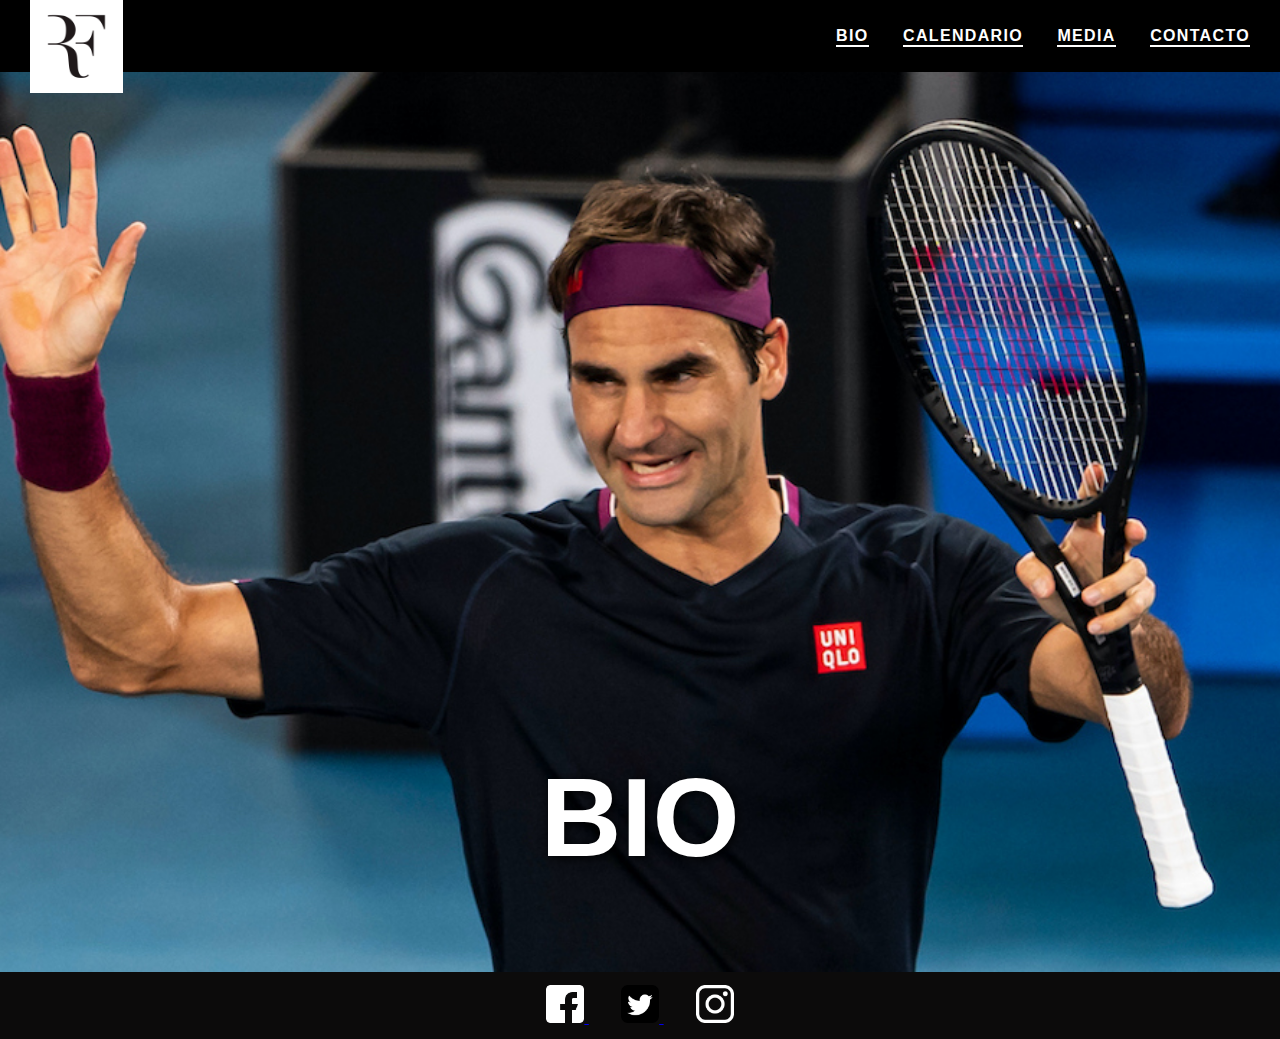
==== Paginas/bio.html @ 54c5b933 "prueba 2" ====
<!DOCTYPE html>
<html lang="en">
<head>
    <meta charset="UTF-8">
    <meta http-equiv="X-UA-Compatible" content="IE=edge">
    <meta name="viewport" content="width=device-width, initial-scale=1.0">
    <title>BIO</title>
    <link rel="stylesheet" href="../CSS/style.css">
</head>
<body>
    <header id="header">

        <div class="logo">
            <a href="../index.html">
                 <img src="../imagenes/logo RF.png" alt="Logo RF">
            </a>
        </div>

        <nav class="menu">
            <label for="menuh" class="nav-label">
                <img src="../Assets/menu.svg" alt="menu-hamburguesa" class="nav-img">
            </label>
            <input type="checkbox" id="menuh" class="nav-input">
            
            <ul class="botones-menu">
                <li><a href="./bio.html">BIO</a></li>
                <li><a href="./calendario.HTML">CALENDARIO</a></li>
                <li><a href="./media.html">MEDIA</a></li>
                <li><a href="./contacto.html">CONTACTO</a></li>
            </ul>
    </header>

    <main id="main-bio">
        <div class="titulo-bio">        
            <h1>BIO</h1>
        </div>
    </main>


    <footer id="footer">
        <div class="redes">
            <a class="facebook" href="https://www.facebook.com/Federer">  
                <img src="../imagenes/facebook.png" alt="Facebook">
            </a>  
            <a class="twitter" href="https://twitter.com/rogerfederer?lang=es">
                 <img src="../imagenes/twitter.png" alt="Twitter">
            </a>
            <a class="instagram" href="https://www.instagram.com/rogerfederer/">
                 <img src="../imagenes/instagram.png" alt="Instagram">
             </a>
        </div>
    </footer>


</body>
</html>
---- CSS/style.css ----
* {
    margin: 0;
    padding: 0;
    box-sizing: border-box;
    font-family: sans-serif;
}



/* GLOBAL */

body {
    background-color: #0C0B0B;
}

#header {
    background-color: black;
/*     height: 128px; */
    z-index: 100;
/*     top: 0px;
 */
    display: flex;
    justify-content: flex-end;
    align-items: center;
    position: sticky;
    top: 0;
    height: 8vh;
    min-height: 50px;

}





#header .logo img {
    width: 7.3vw;
    height: auto;
/*     background-color: white;
 *//*     padding: 20px; 
 */
    position: absolute;
    left: 30px;
    top: 0px;
    min-width: 60px;
    z-index: 101;
    min-width: 85px;
 }


#header .menu  ul li {
    list-style: none;
    display: inline;
}

#header .menu ul li a:hover {
    color: red;
}


#header ul li {
    margin-right: 30px;
}

#header .menu ul li a {
    color: white;
    font-size: 1rem;
    font-weight: 700;
    letter-spacing: 1pt;
    text-decoration: none;
    border-bottom: 2px solid white;
    padding-bottom: 1px;
}

.nav-label, .nav-input {
    display: none;
}

@media (max-width: 700px) {
    .nav-label {
        display: block;
        cursor: pointer;
        margin-top: 50%;
        
        
    }

    .botones-menu {
        position: fixed;
        top: 8%;
        bottom: 0;
        background: black;
        width: 100%;
        left: 0;
        display: flex;
        justify-content: space-evenly;
        flex-direction: column;
        align-items: center;
        clip-path: polygon(0 0, 100% 0, 100% 0, 0 0);
        transition: clip-path 1s ease-in-out;
    }

    .nav-input:checked + .botones-menu {
        clip-path: polygon(0 0, 100% 0, 100% 100%, 0 100%);
    }


   /*  #header .logo img {
        width: 7.3vw;
    } */
}


#footer {
    display: flex;
    padding: 0.2vw;
    flex-direction: column;
    justify-content: center;
    align-items: center;
}

#footer .redes img {
    width: 3vw;
    min-width: 30px;
}

#footer .redes {
    padding: 10px;
}

#footer .redes .facebook {
    padding-right: 32px;
}

#footer .redes .twitter {
    padding-right: 32px;
}


/* HOME */

#main {
    width: cover;
    height: 92vh;
    display: flex;
    flex-direction: column;
    align-items: flex-start;
    justify-content: flex-end;
    background: url(../imagenes/home.png);
    background-size: cover;
    background-position: center;
}

#main .texto-principal {
    text-align: left;
    height: 30%;
    margin-left: 05%;
    margin-bottom: 10%;
    font-size: 5vw;

}

#main .texto-principal .subtitulo {
    font-size: 2vw;
}

#main .titulo, .subtitulo {
    text-shadow: 2px 2px 11px black;
    color: white;
}

/* BIO */

#main-bio {
    width: cover;
    height: 100vh;
    display: flex;
    align-items: end;
    justify-content: center;
    background: url(../imagenes/bio.jpg);
    background-size: cover;
    background-position: center;
}

main .titulo-bio {
    margin-bottom: 10vh;
    font-size: 3.5rem;
    text-shadow: 2px 2px 11px black;
    color: white;


}


/* CALENDARIO */

#main-calendario {
    width: cover;
    height: 92vh;
    display: flex;
    align-items: end;
    justify-content: center;
    background: url(../imagenes/calendario.jpg);
    background-size: cover;
    background-position: center;
}

main .titulo-calendario {
    margin-bottom: 10vh;
    font-size: 3.5vw;
    text-shadow: 2px 2px 11px black;
    color: white;
}



/* MEDIA */

#main-media {
    width: cover;
    height: 92vh;
    display: flex;
    align-items: end;
    justify-content: center;
    background: url(../imagenes/media.jpg);
    background-size: cover;
    background-position: center;
}

main .titulo-media {
    margin-bottom: 10vh;
    font-size: 3.5rem;
    text-shadow: 2px 2px 11px black;
    color: white;
}

/* .section-media {
    display: flex;
    align-items: center;
    justify-content: center;
    background-color: #F8F1F1;
    height: 80vh;
} */

.contenedor-iframe {
    position: relative;
    width: 100%;
    padding-bottom: 56.25%; 
    height: 0;
}

iframe {
    position: absolute;
    top:0;
    left: 0;
    width: 100%;
    height: 100%;
}
  




/* CONTACTO */

#main-contacto {
    width: cover;
    height: 92vh;
    display: flex;
    align-items: end;
    justify-content: center;
    background: url(../imagenes/contacto.jpg);
    background-size: cover;
    background-position: center;
}

main .titulo-contacto {
    margin-bottom: 10vh;
    font-size: 3.5rem;
    text-shadow: 2px 2px 11px black;
    color: white;
}

section {
    background-color: #F8F1F1;
    display: flex;
    flex-direction: column;
}

.titulo-formulario {
    padding: 3%;
    text-align: center;
}

.categoria-formulario {
    display: block;
    text-align: left;
    margin-left: 15vw;
    margin-bottom: 0.5%;
    font-weight: 700;
}

input, textarea {
    width: 70%;
    margin-bottom: 3%; 
    padding: 4px;
    align-items: center;
    margin-left: 15vw;
}

.input-form {
    height: 40px;
}

textarea {
    max-width: 70%;
    min-width: 70%;
    min-height: 20vh;
    max-height: 20vh;
}

#boton {
    outline: none;
    border: none;
    background: black;
    color: white;
    padding: 15px;
    cursor: pointer;
    font-weight: 600;
}

#boton:hover {
     background: #0C0B0B;
}
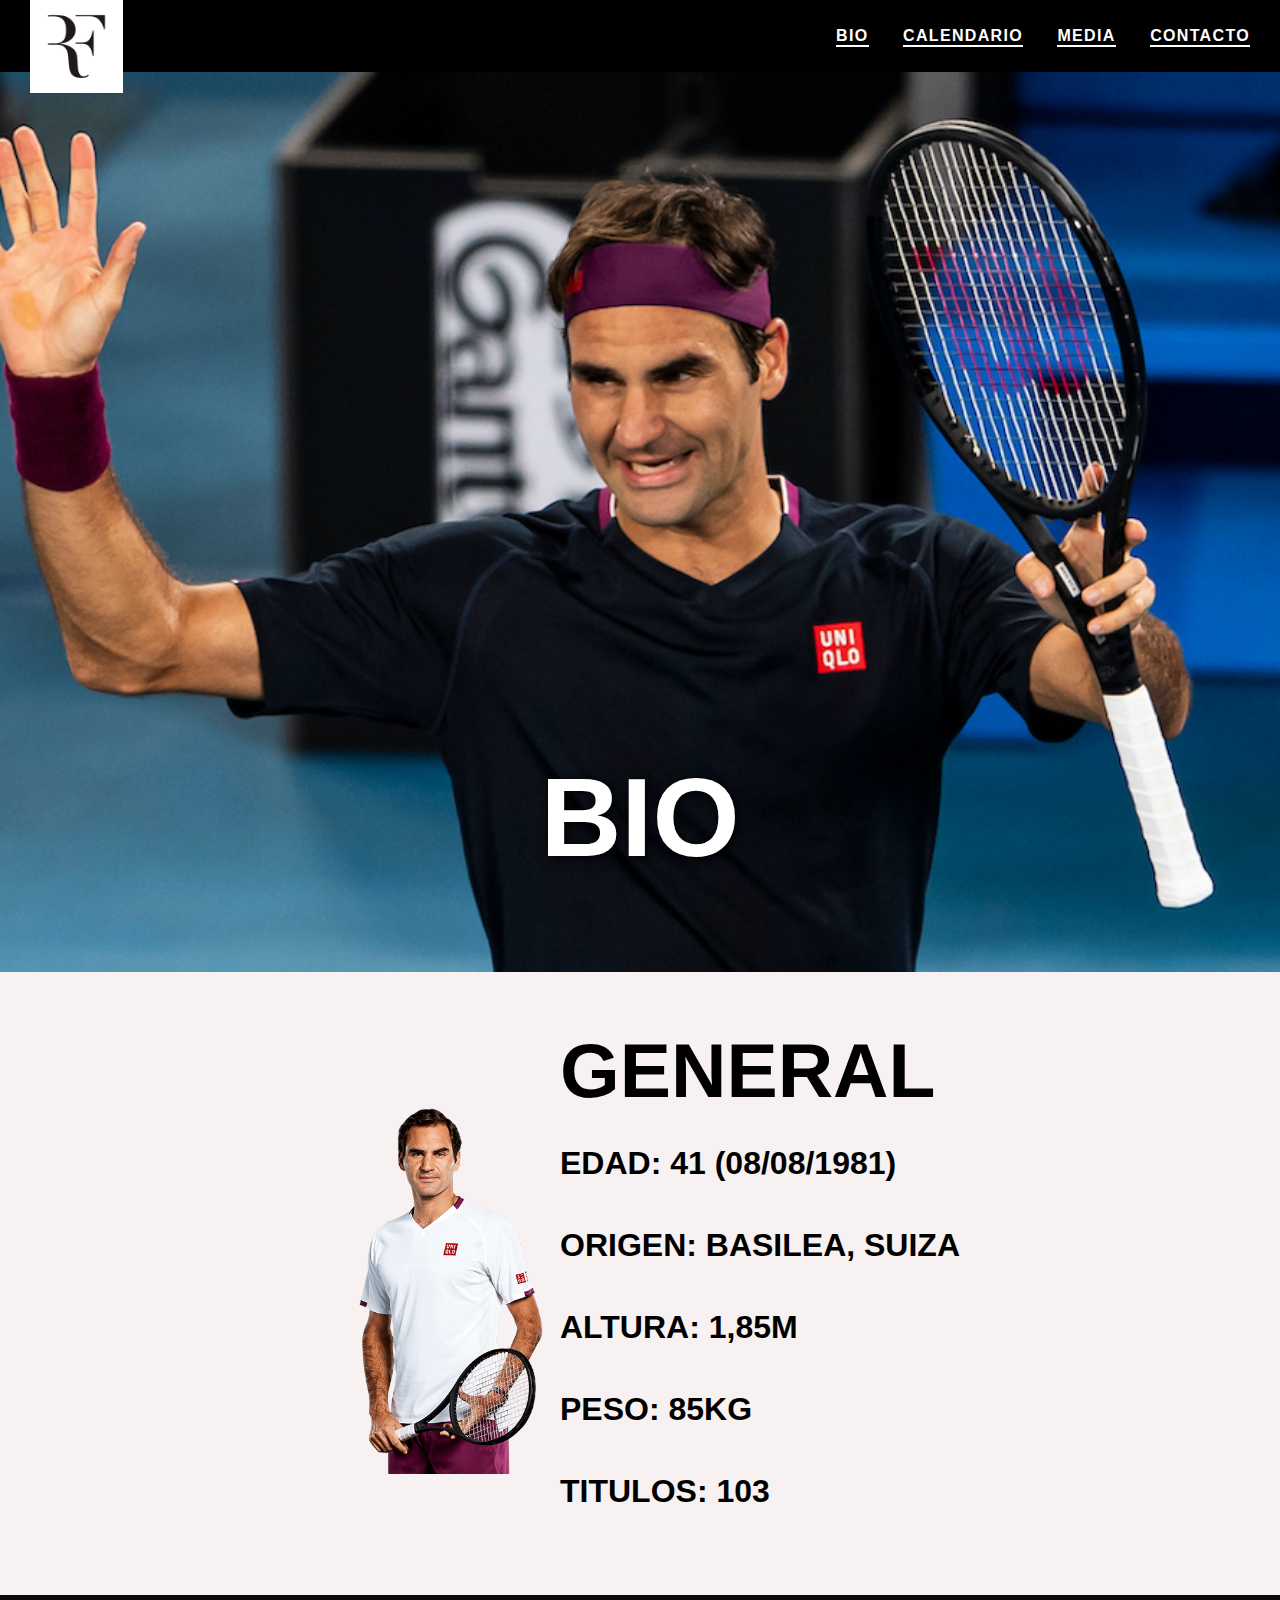
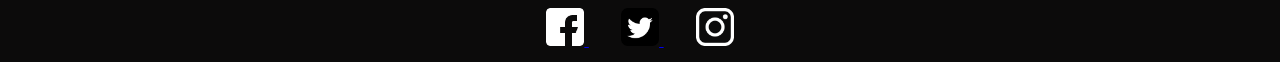
==== commit 0825add2: "Grid" ====
--- a/Paginas/bio.html
+++ b/Paginas/bio.html
@@ -28,6 +28,7 @@
                 <li><a href="./media.html">MEDIA</a></li>
                 <li><a href="./contacto.html">CONTACTO</a></li>
             </ul>
+        </nav>
     </header>
 
     <main id="main-bio">
@@ -35,6 +36,22 @@
             <h1>BIO</h1>
         </div>
     </main>
+
+    <section class="section-general">
+        <div class="imagen-perfil">
+            <img src="../imagenes/perfil.png" alt="Roger perfil">
+        </div>
+
+        <div class="general">
+            <h2>GENERAL</h2>
+            <h3>EDAD: 41 (08/08/1981)</h3>
+            <h3>ORIGEN: BASILEA, SUIZA</h3>
+            <h3>ALTURA: 1,85M</h3>
+            <h3>PESO: 85KG</h3>
+            <h3>TITULOS: 103</h3>
+        </div>
+
+    </section>
 
 
     <footer id="footer">
--- a/CSS/style.css
+++ b/CSS/style.css
@@ -1,5 +1,5 @@
 * {
-    margin: 0;
+    margin: 0; 
     padding: 0;
     box-sizing: border-box;
     font-family: sans-serif;
@@ -10,7 +10,7 @@
 /* GLOBAL */
 
 body {
-    background-color: #0C0B0B;
+    background-color: #F8F1F1;
 }
 
 #header {
@@ -76,7 +76,7 @@
     display: none;
 }
 
-@media (max-width: 700px) {
+@media (max-width: 768px) {
     .nav-label {
         display: block;
         cursor: pointer;
@@ -104,10 +104,10 @@
         clip-path: polygon(0 0, 100% 0, 100% 100%, 0 100%);
     }
 
-
-   /*  #header .logo img {
-        width: 7.3vw;
-    } */
+    .contenedor-contacto {
+        height: 50%;
+    }
+
 }
 
 
@@ -117,6 +117,8 @@
     flex-direction: column;
     justify-content: center;
     align-items: center;
+    background-color: #0C0B0B;
+
 }
 
 #footer .redes img {
@@ -152,21 +154,25 @@
 }
 
 #main .texto-principal {
-    text-align: left;
-    height: 30%;
-    margin-left: 05%;
-    margin-bottom: 10%;
-    font-size: 5vw;
+    margin-bottom: 10vh;
+    margin-left: 2vw;
+    font-size: 3.5rem;
+    text-shadow: 2px 2px 11px black;
+    color: white;
 
 }
 
 #main .texto-principal .subtitulo {
-    font-size: 2vw;
+    font-size: 2rem;
 }
 
 #main .titulo, .subtitulo {
     text-shadow: 2px 2px 11px black;
     color: white;
+}
+
+.titulomobile,.titulomobile2 {
+    display: none;
 }
 
 /* BIO */
@@ -187,8 +193,40 @@
     font-size: 3.5rem;
     text-shadow: 2px 2px 11px black;
     color: white;
-
-
+}
+
+.section-general {
+    display: grid;
+    grid-template-columns: 1fr 3fr;
+    margin-top: 40px;
+    margin-bottom: 40px;
+    margin-left: 25%;
+}
+
+.imagen-perfil {
+    display: flex;
+/*     margin-left: 25vw;
+ */    align-items: center;
+    justify-content: center;
+}
+
+.imagen-perfil img {
+    height: auto;
+    max-width: 100%;
+    min-width: 200px;
+    height: auto;
+}
+
+.general {
+    font-size: 4vw;    
+    margin-top: 14px;
+    width: 100%;
+}
+
+.general h3 {
+    font-size: 2rem;
+    margin-top: 30px;
+    margin-bottom: 5vh;
 }
 
 
@@ -207,10 +245,109 @@
 
 main .titulo-calendario {
     margin-bottom: 10vh;
-    font-size: 3.5vw;
+    font-size: 3.5rem;
     text-shadow: 2px 2px 11px black;
     color: white;
-}
+
+}
+
+/* .section-calendario {
+    background-color: #F8F1F1;
+    display: grid;
+    grid-template-columns: 1fr;
+
+} */
+
+.contenedor {
+    background-color: #F8F1F1;
+    display: grid;
+    grid-template-columns: 1fr;
+    width: 90%;
+    max-width: 1200px;
+    margin: auto;
+    padding: 40px 0;    
+    gap: 20px;
+}
+
+ 
+.australia {
+    background-image: url(../imagenes/ao.jpg);
+    border-radius: 10px;
+    min-height: 200px;
+    font-weight: bold;
+    padding: 20px;
+    position: relative;
+    overflow: hidden;
+    background-size: cover;
+    background-position: 50% 70%;
+    transition: all .5s;
+}
+
+.australia:hover {
+    transform: scale(1.05);
+}
+
+.rolandgarros {
+    background-image: url(../imagenes/rg.jpg);
+    border-radius: 10px;
+    min-height: 200px;
+    font-weight: bold;
+    padding: 20px;
+    position: relative;
+    overflow: hidden;
+    background-size: cover;
+    background-position: 50% 68%;
+    transition: all .5s;
+}
+
+.rolandgarros:hover {
+    transform: scale(1.05);
+}
+
+.wimbledon {
+    background-image: url(../imagenes/wimbledon.jpg);
+    border-radius: 10px;
+    min-height: 200px;
+    font-weight: bold;
+    padding: 20px;
+    position: relative;
+    overflow: hidden;
+    background-size: cover;
+    background-position: 50% 90%;
+    transition: all .5s;
+}
+
+.wimbledon:hover {
+    transform: scale(1.05);
+}
+
+.usopen {
+    background-image: url(../imagenes/usopen.jpg);
+    border-radius: 10px;
+    min-height: 200px;
+    font-weight: bold;
+    padding: 20px;
+    position: relative;
+    overflow: hidden;
+    background-size: cover;
+    background-position: 80% 70%;
+    transition: all .5s;
+}
+
+.usopen:hover {
+    transform: scale(1.05);
+}
+
+.textos {
+    display: flex;
+    flex-direction: column;
+    justify-content: space-between;
+    height: 100%;
+    color: white;
+    
+    text-shadow: 5px 1px 6px #000000;
+}
+
 
 
 
@@ -263,7 +400,7 @@
 
 /* CONTACTO */
 
-#main-contacto {
+#main-contacto   {
     width: cover;
     height: 92vh;
     display: flex;
@@ -331,4 +468,44 @@
 
 #boton:hover {
      background: #0C0B0B;
-}+}
+
+
+@media (max-width: 798px) {
+
+    #main {
+        background-position: right;
+    }
+
+
+     #main .texto-principal {
+        text-align:center;
+        font-size: 3rem;
+        align-items: flex-start;
+            
+    }
+
+    #main .texto-principal .subtitulo {
+        font-size: 1.5rem;
+        text-align: center;
+    } 
+}
+
+@media (max-width: 768px) {
+
+
+
+
+    #main-contacto, #main-bio, #main-calendario, #main-media {
+        height: 50vh;
+    }
+
+    main .titulo-contacto, main .titulo-bio, main .titulo-media {
+        font-size: 2rem;
+    }
+
+    main .titulo-calendario {
+        font-size: 1.5rem;
+    }
+
+}
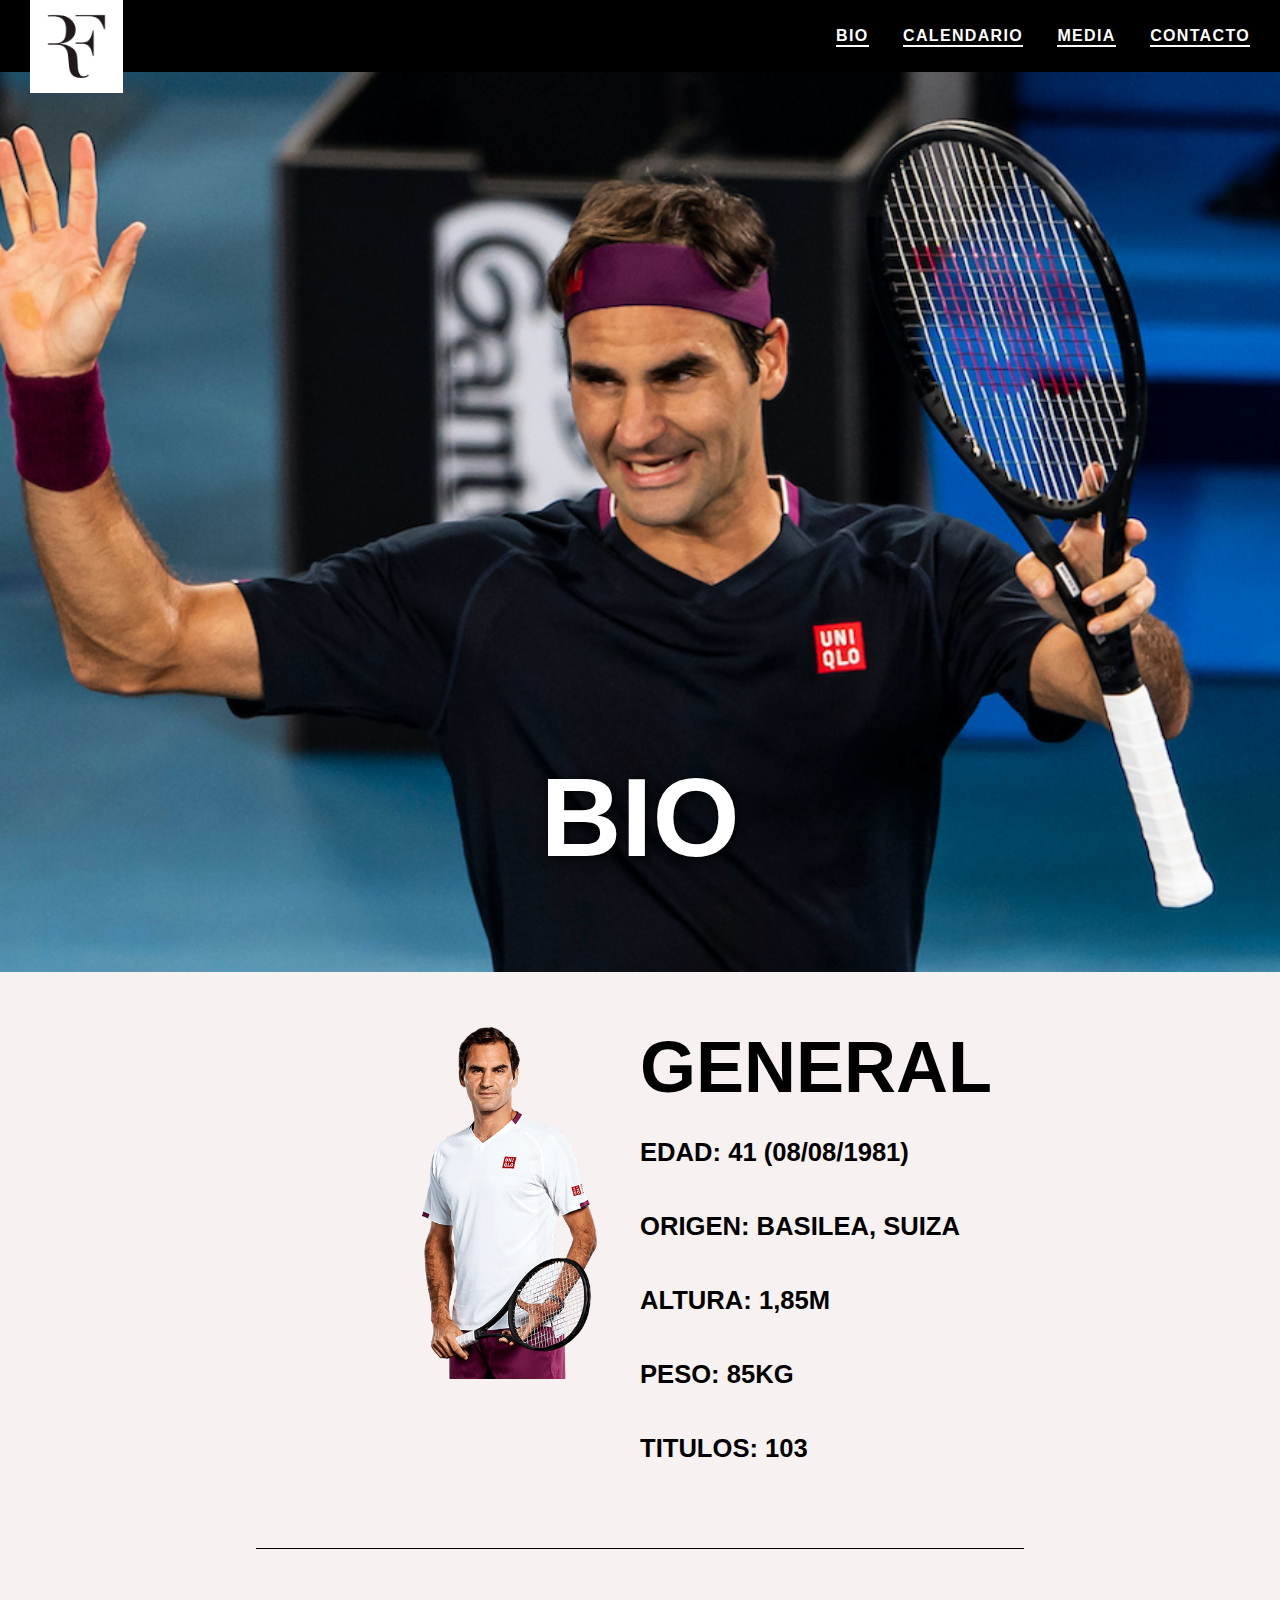
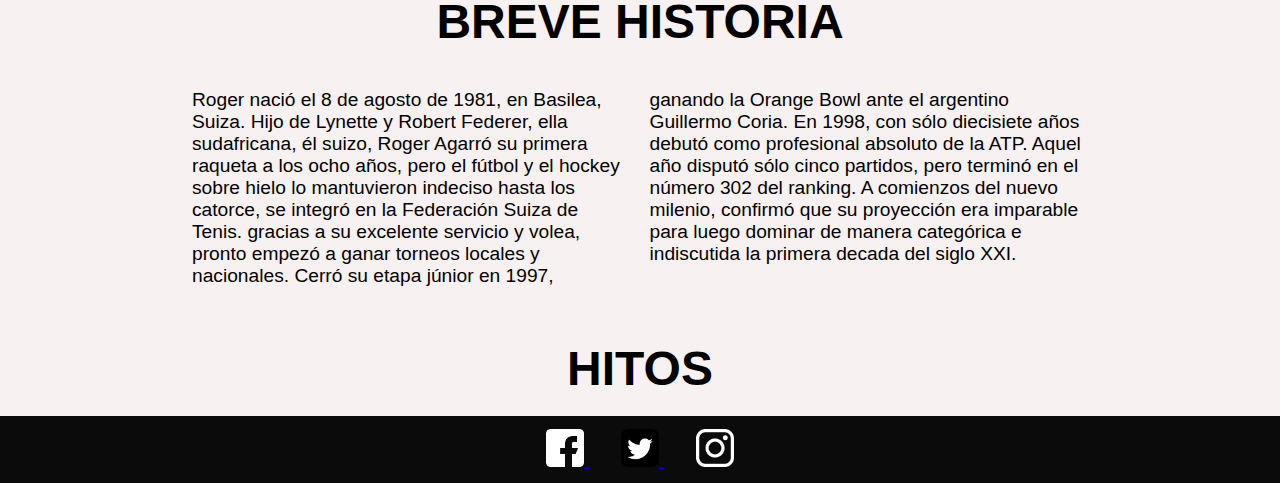
==== commit 5797b520: "hasta hitos" ====
--- a/Paginas/bio.html
+++ b/Paginas/bio.html
@@ -53,6 +53,41 @@
 
     </section>
 
+    <div class="linea"></div>
+
+    <section class="historia">
+        <div class="contenedor-historia">
+            <h2>BREVE HISTORIA</h2>
+        </div>
+
+        <div class="texto-historia">
+            <p>Roger nació el 8 de agosto de 1981,  en
+                Basilea, Suiza. Hijo de Lynette y Robert 
+                Federer, ella sudafricana, él suizo, Roger 
+                Agarró su primera raqueta a los ocho años, 
+                pero el fútbol y el hockey sobre hielo lo 
+                mantuvieron indeciso hasta los catorce, 
+                se integró en la Federación Suiza de Tenis.
+                gracias a su excelente servicio y volea, pronto 
+                empezó a ganar torneos locales y nacionales. 
+                Cerró su etapa júnior en 1997, ganando la 
+                Orange Bowl ante el argentino Guillermo
+                Coria. En 1998, con sólo diecisiete años debutó como 
+                profesional absoluto de la ATP. Aquel año disputó 
+                sólo cinco partidos, pero terminó en el número 302 
+                del ranking. A comienzos del nuevo milenio, 
+                confirmó que su proyección era imparable para 
+                luego dominar de manera categórica e indiscutida la
+                primera decada del siglo XXI.</p>
+        </div>
+    </section>
+
+    <section class="hitos">
+        <div class="contenedor-hitos">
+            <h2>HITOS</h2>
+        </div>
+    </section>
+
 
     <footer id="footer">
         <div class="redes">
--- a/CSS/style.css
+++ b/CSS/style.css
@@ -197,36 +197,71 @@
 
 .section-general {
     display: grid;
-    grid-template-columns: 1fr 3fr;
+    grid-template-columns: 1fr 1fr;
     margin-top: 40px;
     margin-bottom: 40px;
-    margin-left: 25%;
-}
-
-.imagen-perfil {
-    display: flex;
-/*     margin-left: 25vw;
- */    align-items: center;
-    justify-content: center;
+    justify-items: end;
 }
 
 .imagen-perfil img {
     height: auto;
-    max-width: 100%;
+    width: 20vw;
+    max-width: 90%;
     min-width: 200px;
     height: auto;
 }
 
 .general {
-    font-size: 4vw;    
+    font-size: 3rem;    
     margin-top: 14px;
     width: 100%;
 }
 
 .general h3 {
-    font-size: 2rem;
+    font-size: 1.6rem;
     margin-top: 30px;
     margin-bottom: 5vh;
+}
+
+.linea {
+    border-top: 1px solid black;
+    height: 32px;
+    max-width: 60vw;
+    padding: 0;
+    margin: 20px auto 0 auto;
+}
+
+.contenedor-historia{
+    display: flex;
+    align-self: center;
+}
+
+.contenedor-historia h2 {
+    font-size: 3rem;    
+    margin-top: 14px;
+    width: 100%;
+}
+
+.texto-historia {
+    margin-top: 40px;
+    align-self: center;
+    column-count: 2;
+    width: 70vw;
+    font-size: 1.2rem;
+    margin-bottom: 20px;
+}
+
+.contenedor-hitos{
+    display: flex;
+    align-self: center;
+    margin-top: 20px;
+    margin-bottom: 20px;
+}
+
+.contenedor-hitos h2 {
+    font-size: 3rem;    
+    margin-top: 14px;
+    width: 100%;
 }
 
 
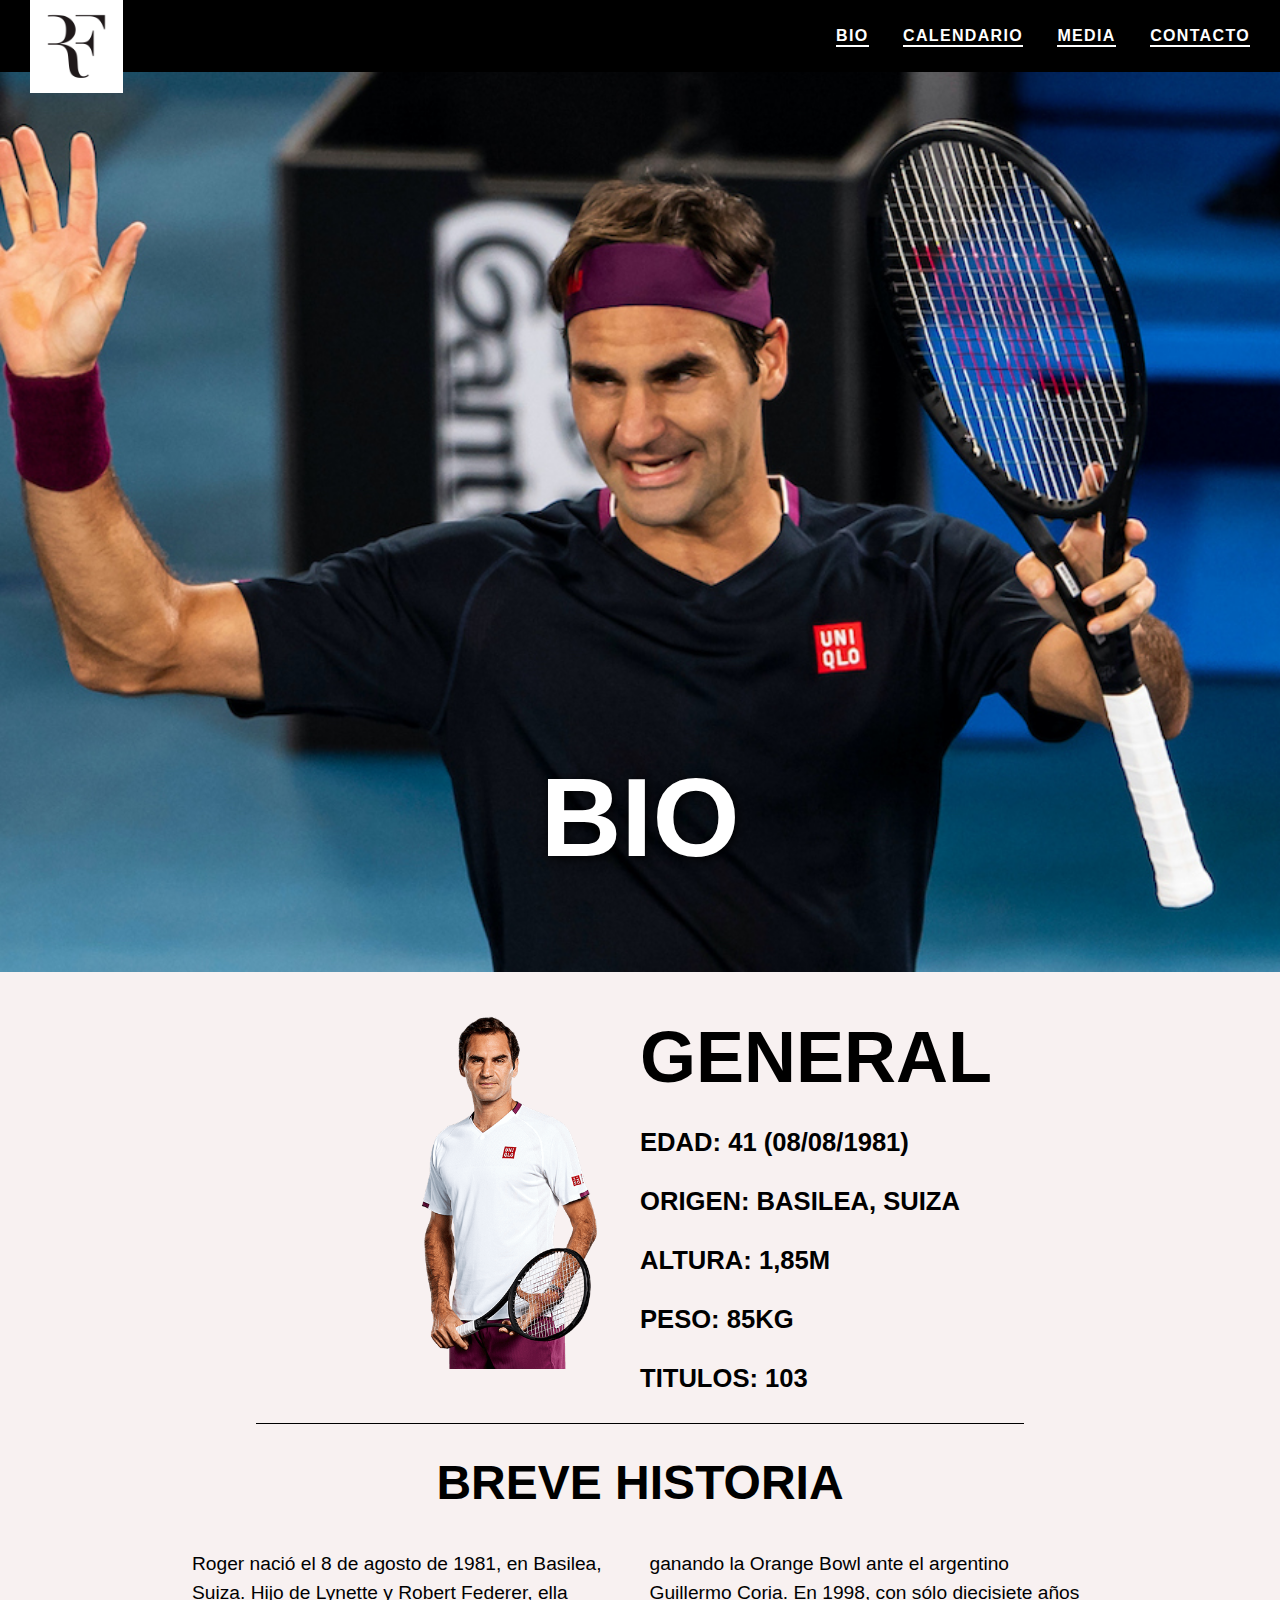
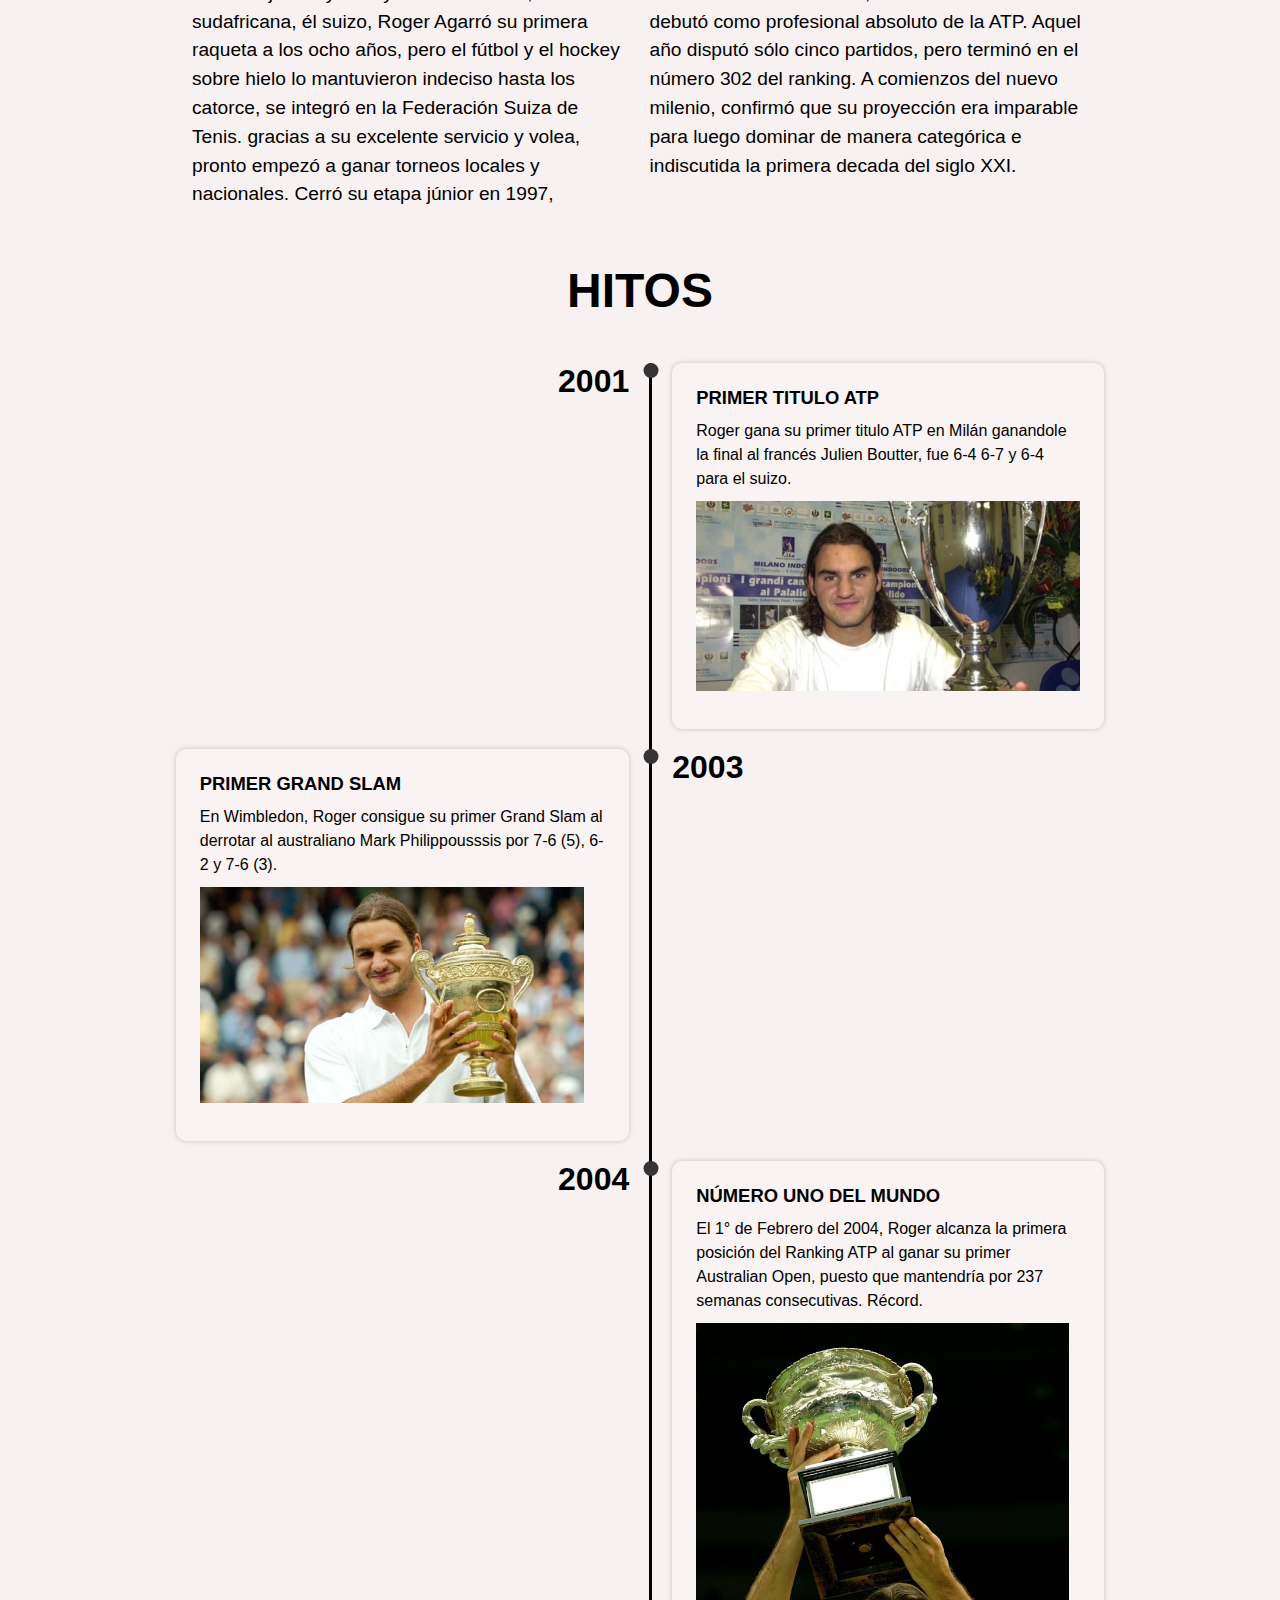
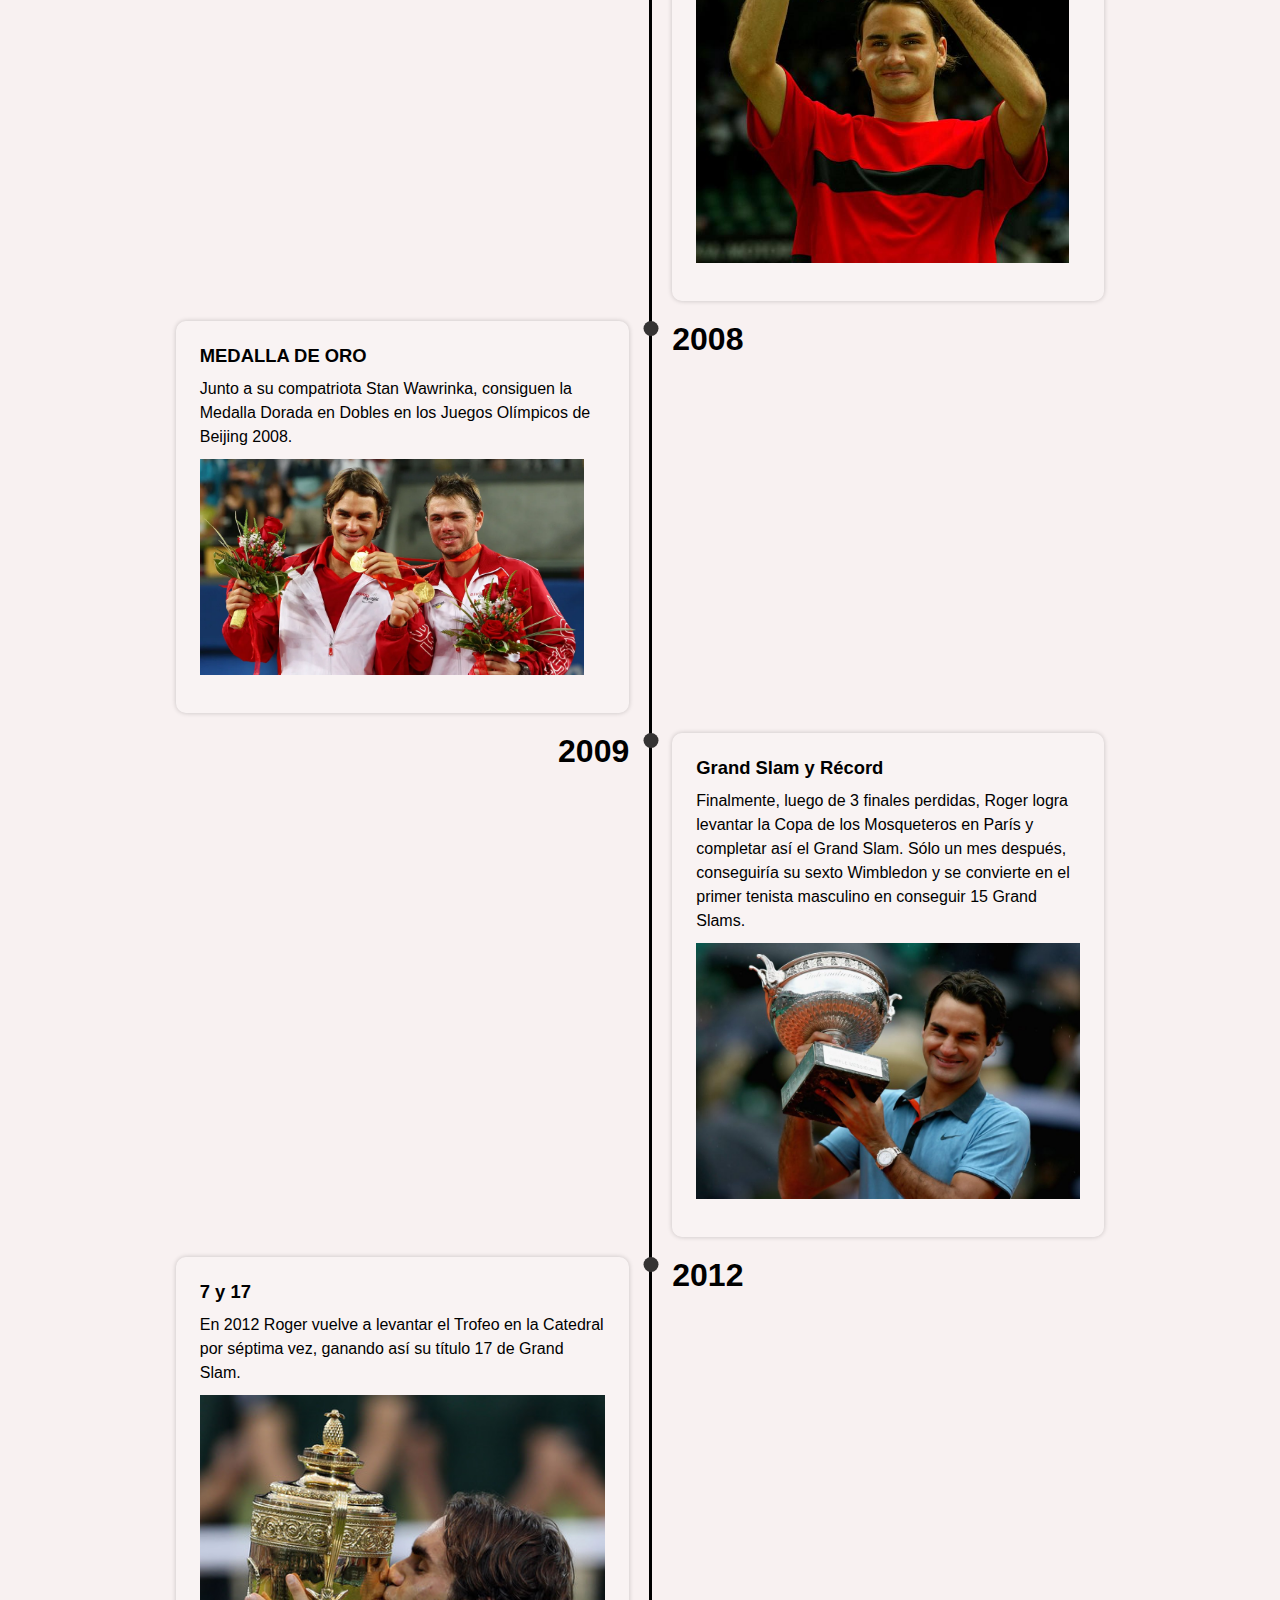
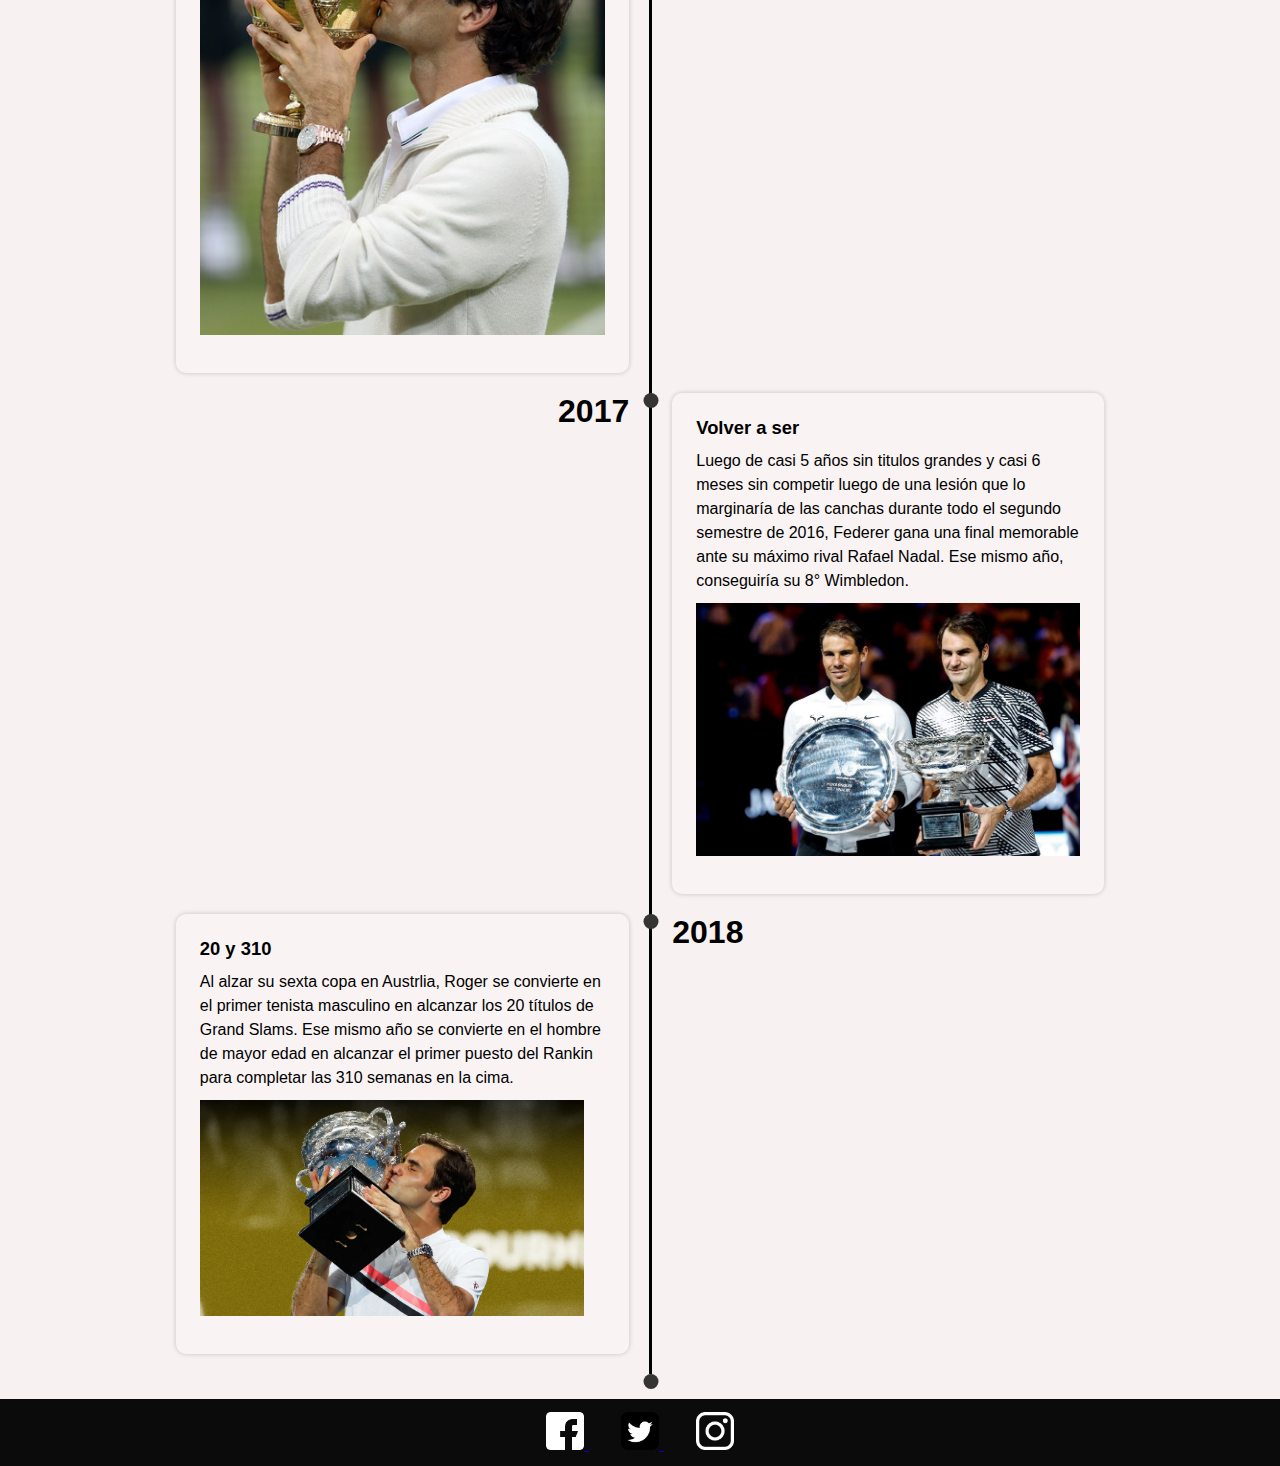
==== commit 8c268159: "linea" ====
--- a/Paginas/bio.html
+++ b/Paginas/bio.html
@@ -88,6 +88,140 @@
         </div>
     </section>
 
+    <div class="timeline">
+        <div class="timeline-componente t-01">
+            <div class="timeline-fecha timeline-fecha--derecha"> 2001 </div>
+        </div>
+        <div class="timeline-linea">
+            <div class="timeline-punto"></div>
+        </div>
+        <div class="timeline-componente timeline-componente--bg">
+            <h2 class="timeline-titulo">PRIMER TITULO ATP</h2>
+            <p class="timeline-texto">
+                Roger gana su primer titulo ATP en Milán
+ganandole la final al francés Julien Boutter,
+fue 6-4 6-7 y 6-4 para el suizo. 
+            </p>
+            <div class="timeline-imagen">
+                <img src="../imagenes/primer titulo.webp" alt="Federer primer titulo">
+            </div>
+        </div>
+        <div class="timeline-componente timeline-componente--bg">
+            <h2 class="timeline-titulo">PRIMER GRAND SLAM</h2>
+            <p class="timeline-texto">
+                En Wimbledon, Roger consigue su primer Grand Slam al derrotar al australiano Mark Philippousssis por 7-6 (5), 6-2 y 7-6 (3). 
+            </p>
+            <div class="timeline-imagen">
+                <img src="../imagenes/primer wimbledon.jpg" alt="Federer primer gs">
+            </div>
+        </div>
+        <div class="timeline-linea">
+            <div class="timeline-punto"></div>
+        </div>
+        <div class="timeline-componente timeline-año t-03">
+            <div class="timeline-fecha"> 2003 </div>
+        </div>
+        <div class="timeline-componente timeline-año t-04">
+            <div class="timeline-fecha timeline-fecha--derecha"> 2004 </div>
+        </div>
+        <div class="timeline-linea">
+            <div class="timeline-punto"></div>
+        </div>
+        <div class="timeline-componente timeline-componente--bg">
+            <h2 class="timeline-titulo">NÚMERO UNO DEL MUNDO</h2>
+            <p class="timeline-texto">
+                El 1° de Febrero del 2004, Roger alcanza la primera posición del Ranking ATP al ganar su primer Australian Open, puesto que mantendría por 237 semanas consecutivas. Récord.  
+            </p>
+            <div class="timeline-imagen timeline-imagen--alta">
+                <img src="../imagenes/numero uno.jpg" alt="Federer primer gs">
+            </div>
+        </div>
+
+        <div class="timeline-componente timeline-componente--bg">
+            <h2 class="timeline-titulo">MEDALLA DE ORO</h2>
+            <p class="timeline-texto">
+                Junto a su compatriota Stan Wawrinka, consiguen la Medalla Dorada en Dobles en los Juegos Olímpicos de Beijing 2008.
+            </p>
+            <div class="timeline-imagen">
+                <img src="../imagenes/medalla.webp" alt="Federer primer gs">
+            </div>
+        </div>
+        
+        <div class="timeline-linea">
+            <div class="timeline-punto"></div>
+        </div>
+
+         <div class="timeline-componente timeline-año t-08">
+            <div class="timeline-fecha timeline-fecha"> 2008 </div>
+        </div>
+        <div class="timeline-componente timeline-año t-09">
+            <div class="timeline-fecha timeline-fecha--derecha"> 2009 </div>
+        </div>
+        <div class="timeline-linea">
+            <div class="timeline-punto"></div>
+        </div>
+        <div class="timeline-componente timeline-componente--bg">
+            <h2 class="timeline-titulo">Grand Slam y Récord</h2>
+            <p class="timeline-texto">
+                Finalmente, luego de 3 finales perdidas, Roger logra levantar la Copa de los Mosqueteros en París y completar así el Grand Slam. Sólo un mes después, conseguiría su sexto Wimbledon y se convierte en el primer tenista masculino en conseguir 15 Grand Slams. 
+            </p>
+            <div class="timeline-imagen">
+                <img src="../imagenes/primerrg.jpg" alt="Federer primer gs">
+            </div>
+        </div>
+        
+        <div class="timeline-componente timeline-componente--bg c-12">
+            <h2 class="timeline-titulo">7 y 17</h2>
+            <p class="timeline-texto">
+                En 2012 Roger vuelve a levantar el Trofeo en la Catedral por séptima vez, ganando así su título 17 de Grand Slam. 
+            </p>
+            <div class="timeline-imagen timeline-imagen--alta">
+                <img src="../imagenes/wimbledon7.jpg" alt="Federer primer gs">
+            </div>
+        </div>
+        <div class="timeline-linea">
+            <div class="timeline-punto"></div>
+        </div>
+        <div class="timeline-componente">
+            <div class="timeline-fecha timeline-fecha timeline-año t-12"> 2012 </div>
+        </div>
+        <div class="timeline-componente">
+            <div class="timeline-fecha timeline-fecha--derecha timeline-año t-17"> 2017 </div>
+        </div>
+        <div class="timeline-linea">
+            <div class="timeline-punto"></div>
+        </div>
+        <div class="timeline-componente timeline-componente--bg">
+            <h2 class="timeline-titulo">Volver a ser</h2>
+            <p class="timeline-texto">
+                Luego de casi 5 años sin titulos grandes y casi 6 meses sin competir luego de una lesión que lo marginaría de las canchas durante todo el segundo semestre de 2016, Federer gana una final memorable ante su máximo rival Rafael Nadal.  Ese mismo año, conseguiría su 8° Wimbledon.
+            </p>
+            <div class="timeline-imagen">
+                <img src="../imagenes/ao17.jpg" alt="Federer primer gs">
+            </div>
+        </div>
+
+        <div class="timeline-componente timeline-componente--bg c-18">
+            <h2 class="timeline-titulo">20 y 310</h2>
+            <p class="timeline-texto">
+                Al alzar su sexta copa en Austrlia, Roger se convierte en el primer tenista masculino en alcanzar los 20 títulos de Grand Slams. Ese mismo año se convierte en el hombre de mayor edad en alcanzar el primer puesto del Rankin para completar las 310 semanas en la cima.
+            </p>
+            <div class="timeline-imagen">
+                <img src="../imagenes/ao18.webp" alt="Federer primer gs">
+            </div>
+        </div>
+        <div class="timeline-linea">
+            <div class="timeline-punto"></div>
+        </div>
+        <div class="timeline-componente">
+            <div class="timeline-fecha timeline-fecha timeline-año t-18"> 2018 </div>
+        </div>
+        <div></div>
+        <div class="timeline-linea">
+            <div class="timeline-punto"></div>
+        </div>
+        
+    </div>
 
     <footer id="footer">
         <div class="redes">
--- a/CSS/style.css
+++ b/CSS/style.css
@@ -198,8 +198,8 @@
 .section-general {
     display: grid;
     grid-template-columns: 1fr 1fr;
-    margin-top: 40px;
-    margin-bottom: 40px;
+    margin-top: 30px;
+    margin-bottom: 10px;
     justify-items: end;
 }
 
@@ -220,7 +220,7 @@
 .general h3 {
     font-size: 1.6rem;
     margin-top: 30px;
-    margin-bottom: 5vh;
+    margin-bottom: 10px;
 }
 
 .linea {
@@ -238,7 +238,6 @@
 
 .contenedor-historia h2 {
     font-size: 3rem;    
-    margin-top: 14px;
     width: 100%;
 }
 
@@ -249,6 +248,7 @@
     width: 70vw;
     font-size: 1.2rem;
     margin-bottom: 20px;
+    line-height: 1.5;
 }
 
 .contenedor-hitos{
@@ -264,6 +264,82 @@
     width: 100%;
 }
 
+.timeline {
+    margin: 0 auto;
+    max-width: 550px;
+    padding: 25px;
+    display: grid;
+    grid-template-columns: 1fr 3px 1fr;
+    justify-content: center;
+}
+
+.timeline-componente {
+    margin: 0 20px 20px;
+    height: auto;
+}
+
+.timeline-imagen img {
+    margin-top: 10px;
+    margin-bottom: 10px;
+    width: 30vw;
+    min-width: 150px;
+}
+
+.timeline-imagen--alta img{
+    margin-top: 10px;
+    margin-bottom: 10px;
+    height: 60vh;
+    width: auto;
+    min-width: 150px;
+   
+}
+
+.timeline-componente--bg{
+    padding: 1.5em;
+    background: rgba(255, 255, 255, 0.2);
+    box-shadow: 0 0 5px rgba(0, 0, 0, 0.2);
+    border-radius: 10px;
+}
+
+.timeline-fecha--derecha {
+    font-size: 2rem;
+    font-weight: bold;
+    text-align: right;
+    margin-bottom: 20px;
+}
+
+.timeline-fecha{
+    font-size: 2rem;
+    font-weight: bold;
+    margin-bottom: 20px;
+}
+
+.timeline-linea {
+    position: relative;
+    background: black
+}
+
+.timeline-punto {
+    position: absolute;
+    top: 0;
+    left: 50%;
+    transform: translateX(-50%);
+    width: 15px;
+    height: 15px;
+    background: #353333;
+    border-radius: 50%;
+}
+
+.timeline-titulo {
+    margin: 0;
+    font-size: 1.15rem;
+    font-weight: bold;
+    margin-bottom: 10px;
+}
+
+.timeline-texto {
+    line-height: 1.5;
+}
 
 /* CALENDARIO */
 
@@ -506,6 +582,9 @@
 }
 
 
+/* RESPONSIVE */
+
+
 @media (max-width: 798px) {
 
     #main {
@@ -528,9 +607,6 @@
 
 @media (max-width: 768px) {
 
-
-
-
     #main-contacto, #main-bio, #main-calendario, #main-media {
         height: 50vh;
     }
@@ -543,4 +619,85 @@
         font-size: 1.5rem;
     }
 
-}
+    .general {
+        font-size: 1.5rem;
+    }
+
+    .general h3 {
+        font-size: 1rem
+    }
+    .contenedor-historia h2 {
+        font-size: 2rem;
+    }
+
+    .texto-historia {
+        font-size: 1rem;
+    }
+
+    .contenedor-hitos h2 {
+        font-size: 2rem;
+    }
+
+    .timeline {
+        margin: 0 auto;
+        max-width: 550px;
+        padding: 25px;
+        display: grid;
+        grid-template-columns: 1fr;
+        justify-content: center;
+    }
+
+    .timeline-linea{
+        display: none;
+    }
+
+    .timeline-fecha--derecha {
+        font-size: 2rem;
+        font-weight: bold;
+        text-align: center;
+        margin-bottom: 20px;
+    }
+    
+    .timeline-fecha{
+        font-size: 2rem;
+        font-weight: bold;
+        margin-bottom: 20px;
+        text-align: center;
+    }
+  
+   
+
+
+    .t-03 {
+        grid-row: 3/4;
+    }
+
+
+    .t-08 {
+        grid-row: 7/8;
+    }
+
+    .t-12 {
+        grid-row: 11/12;
+    }
+
+    .c-12{
+        grid-row: 12/13;
+    }
+
+
+    .t-18 {
+        grid-row: 15/16;
+    }
+
+    .c-18 {
+        grid-row: 16/17;
+    }
+
+ /*    .timeline-fecha, .timeline-fecha--derecha {
+        font-size: 1.8rem;
+    } */
+
+    
+
+}
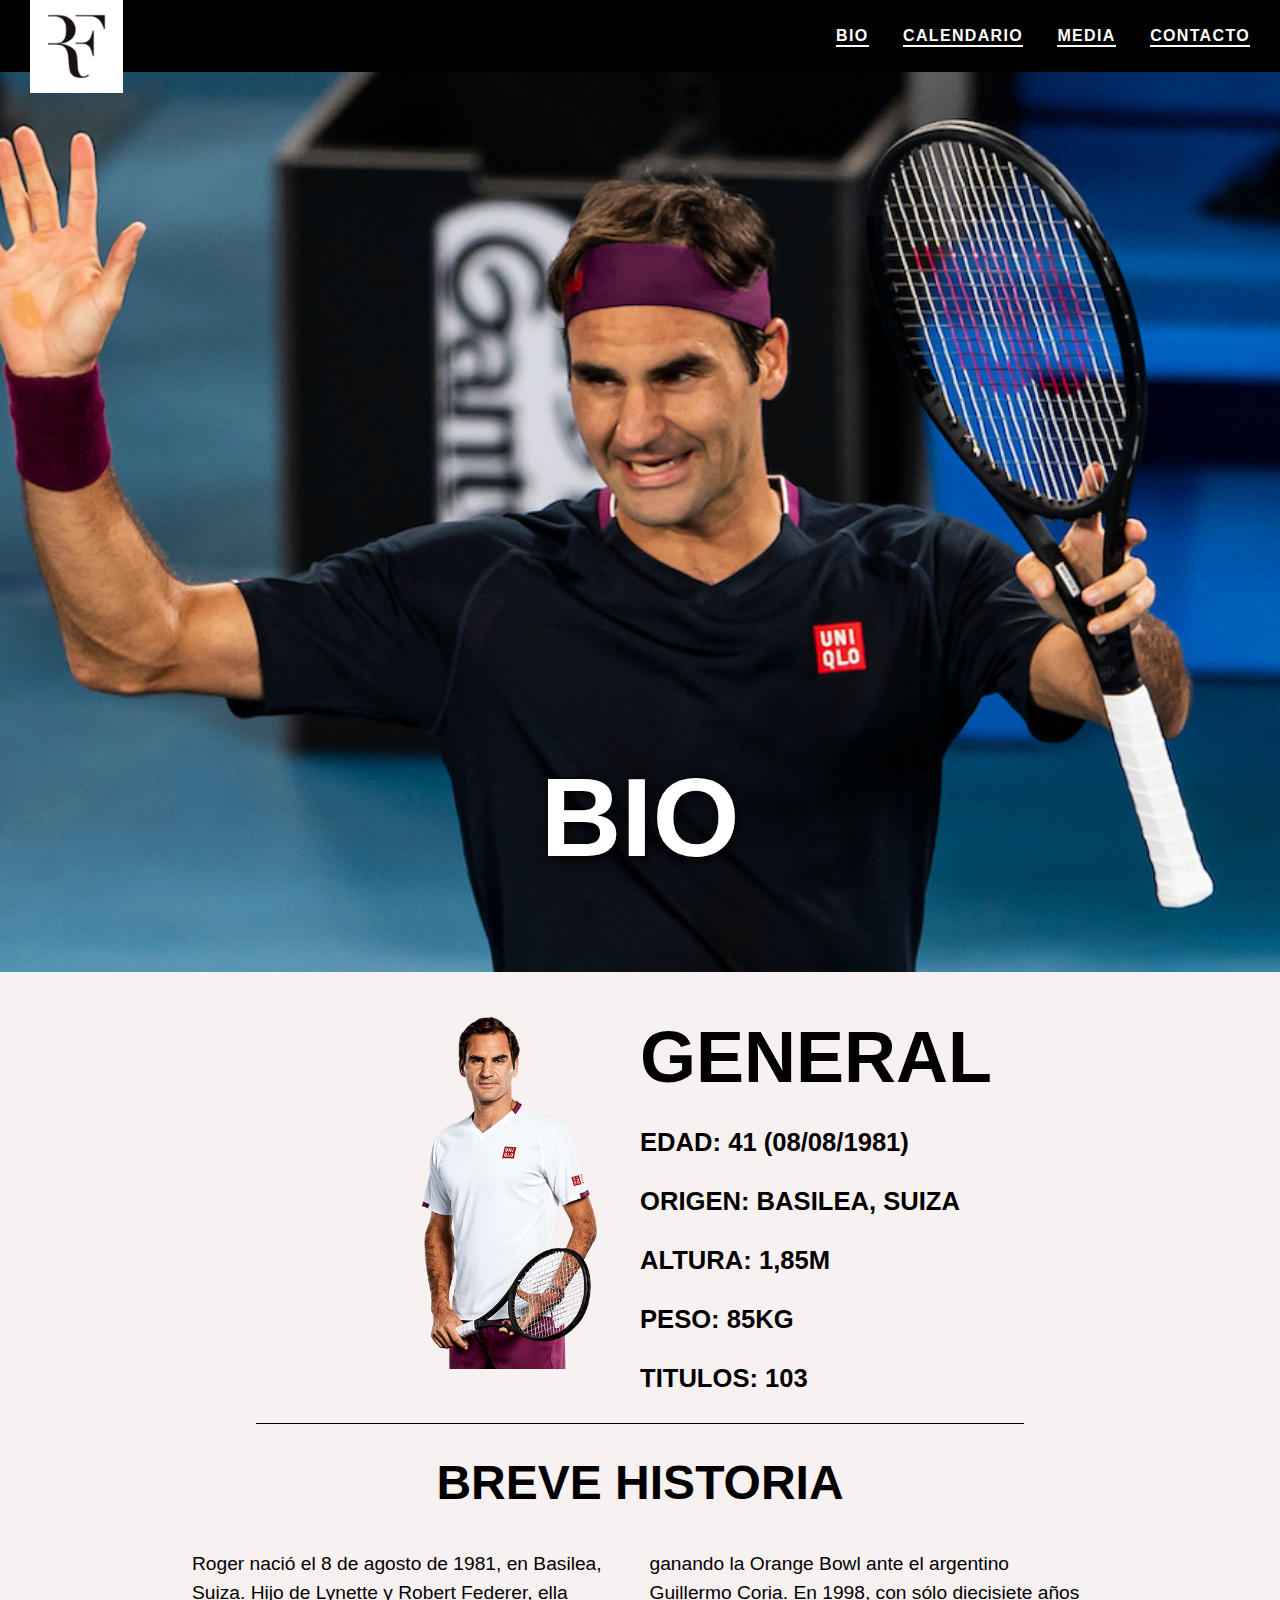
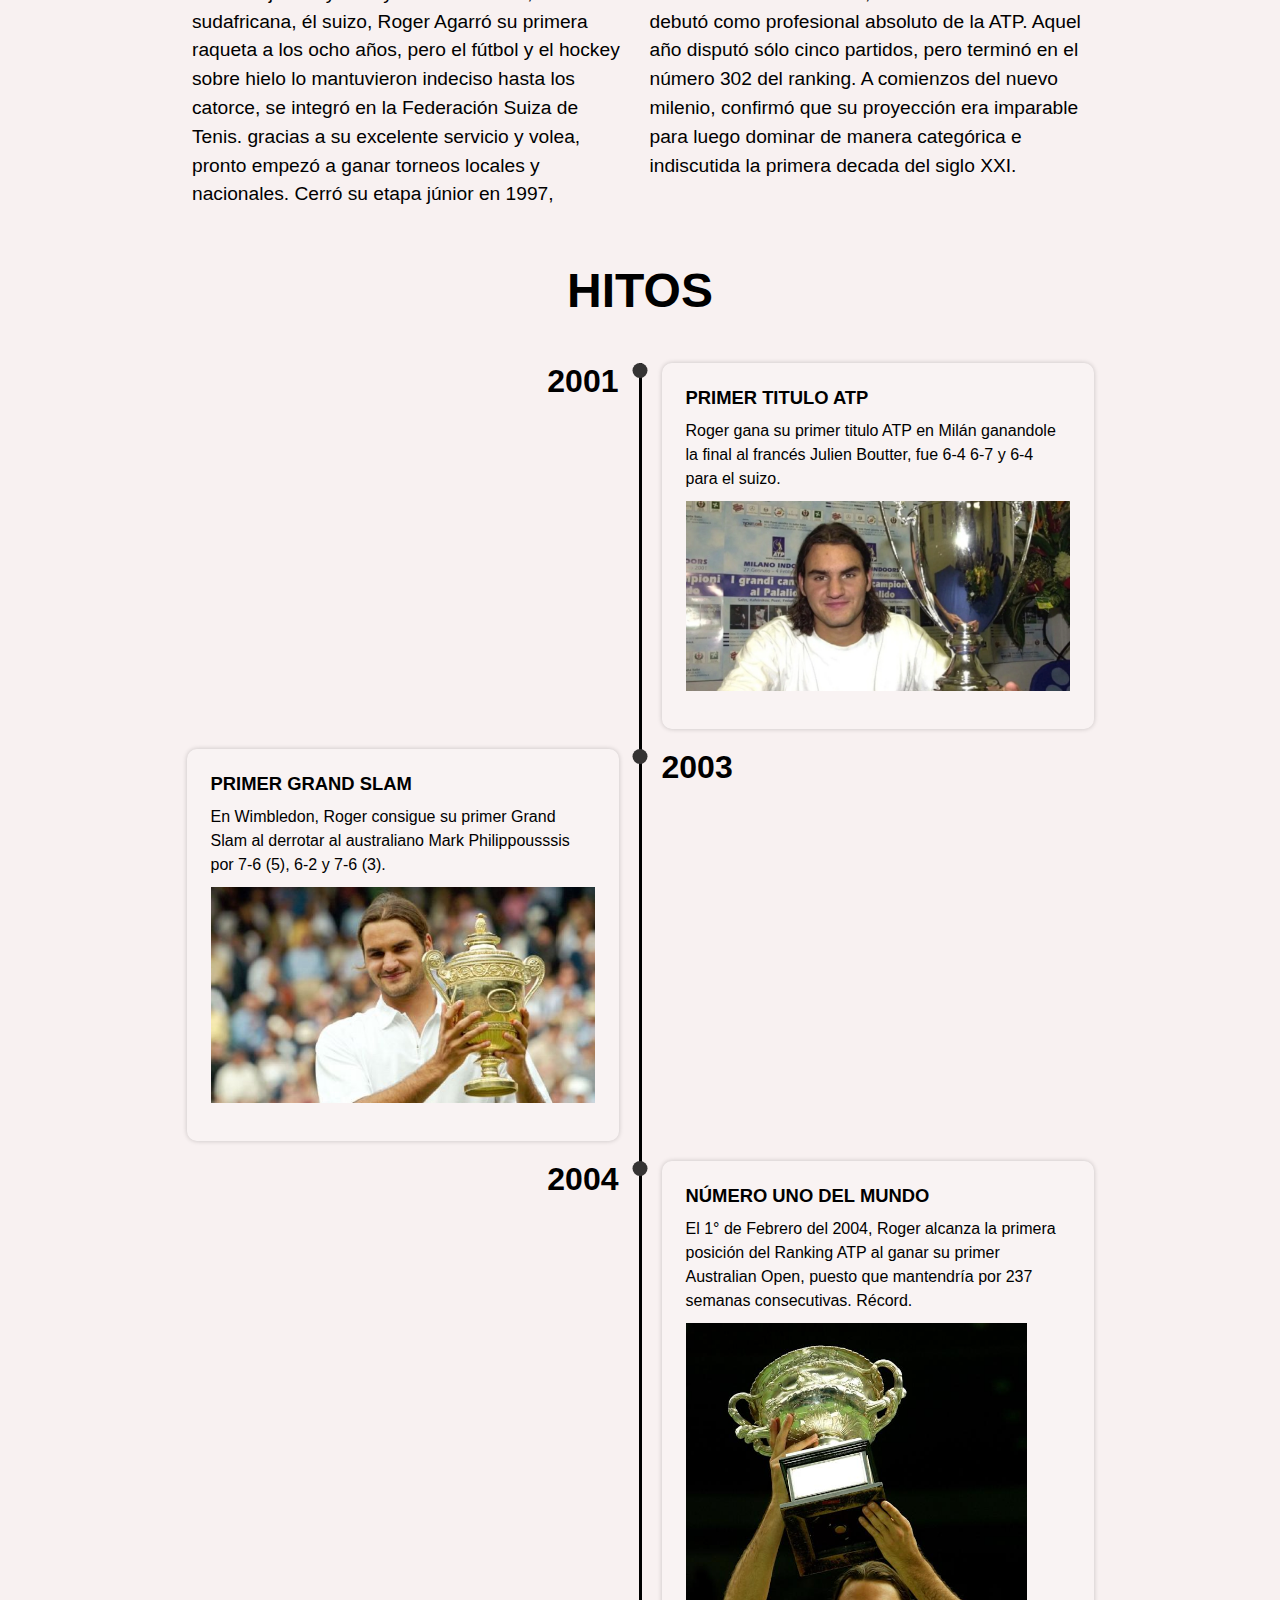
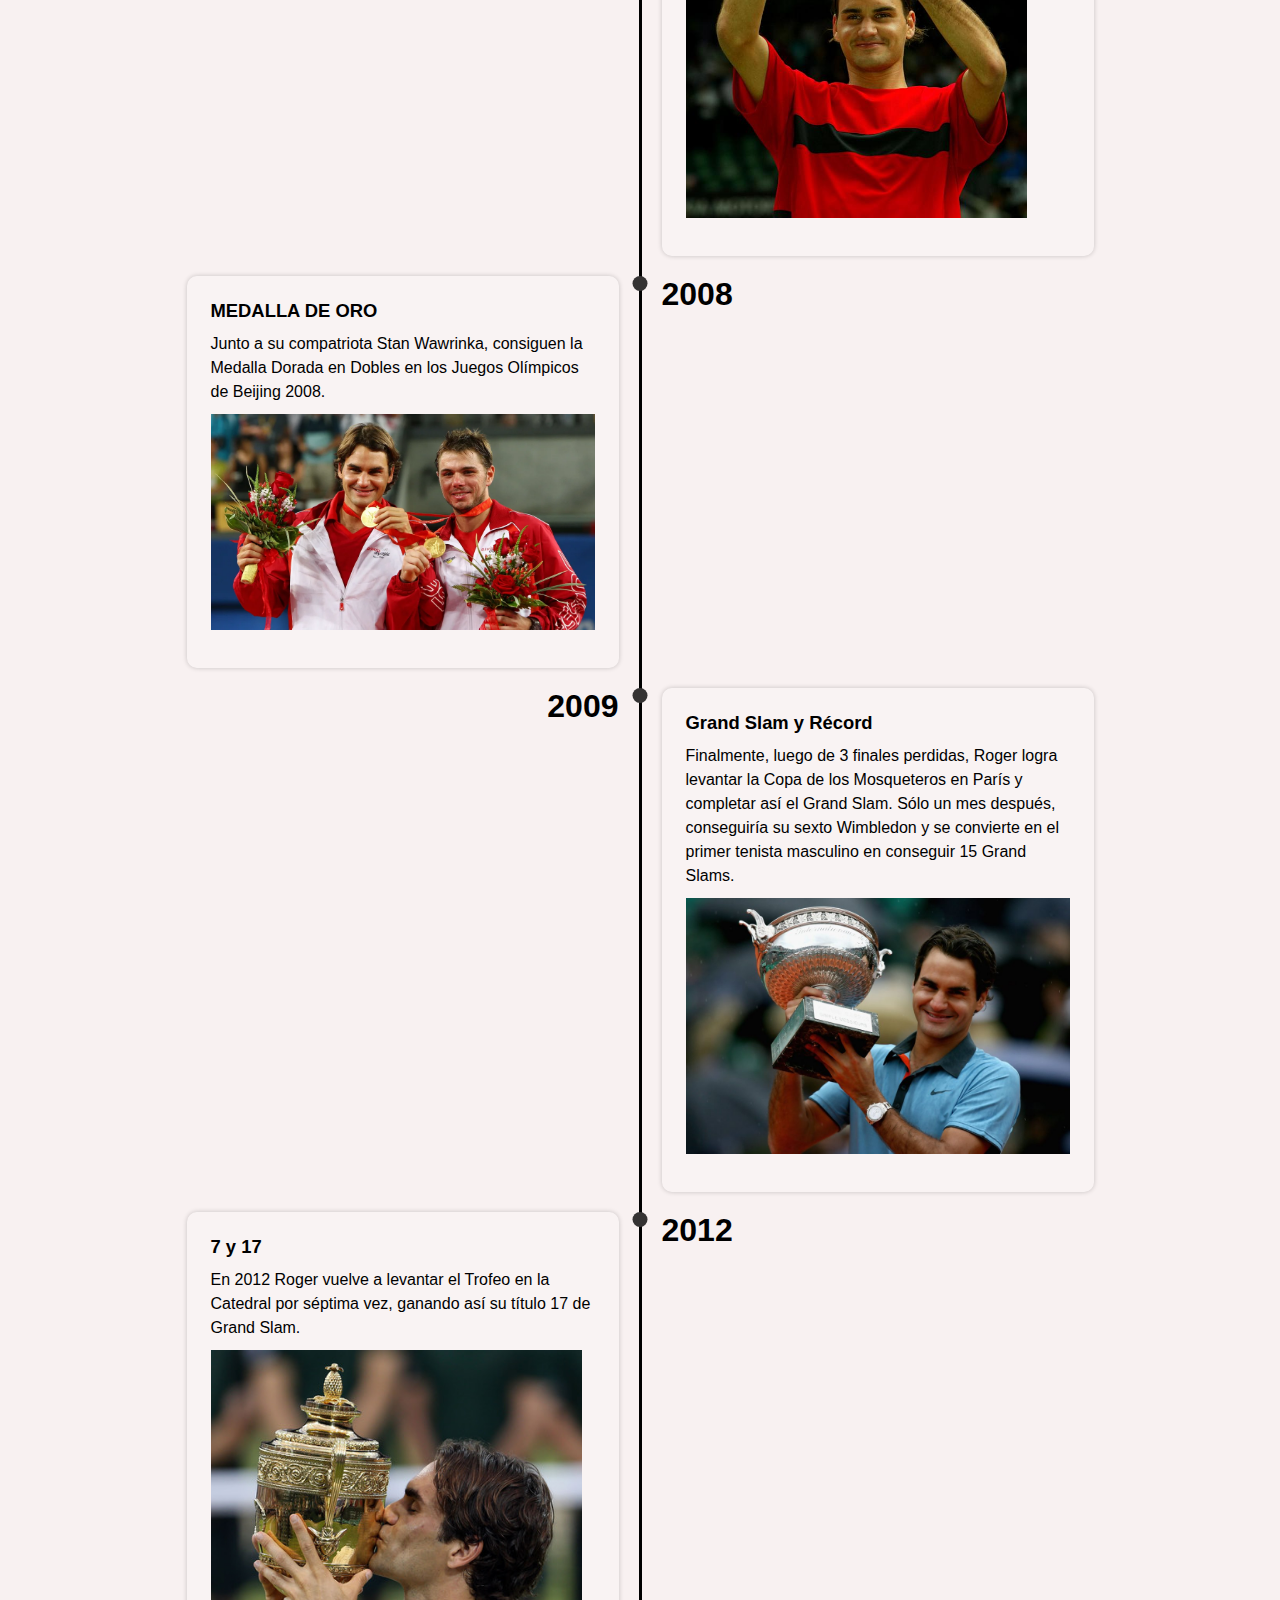
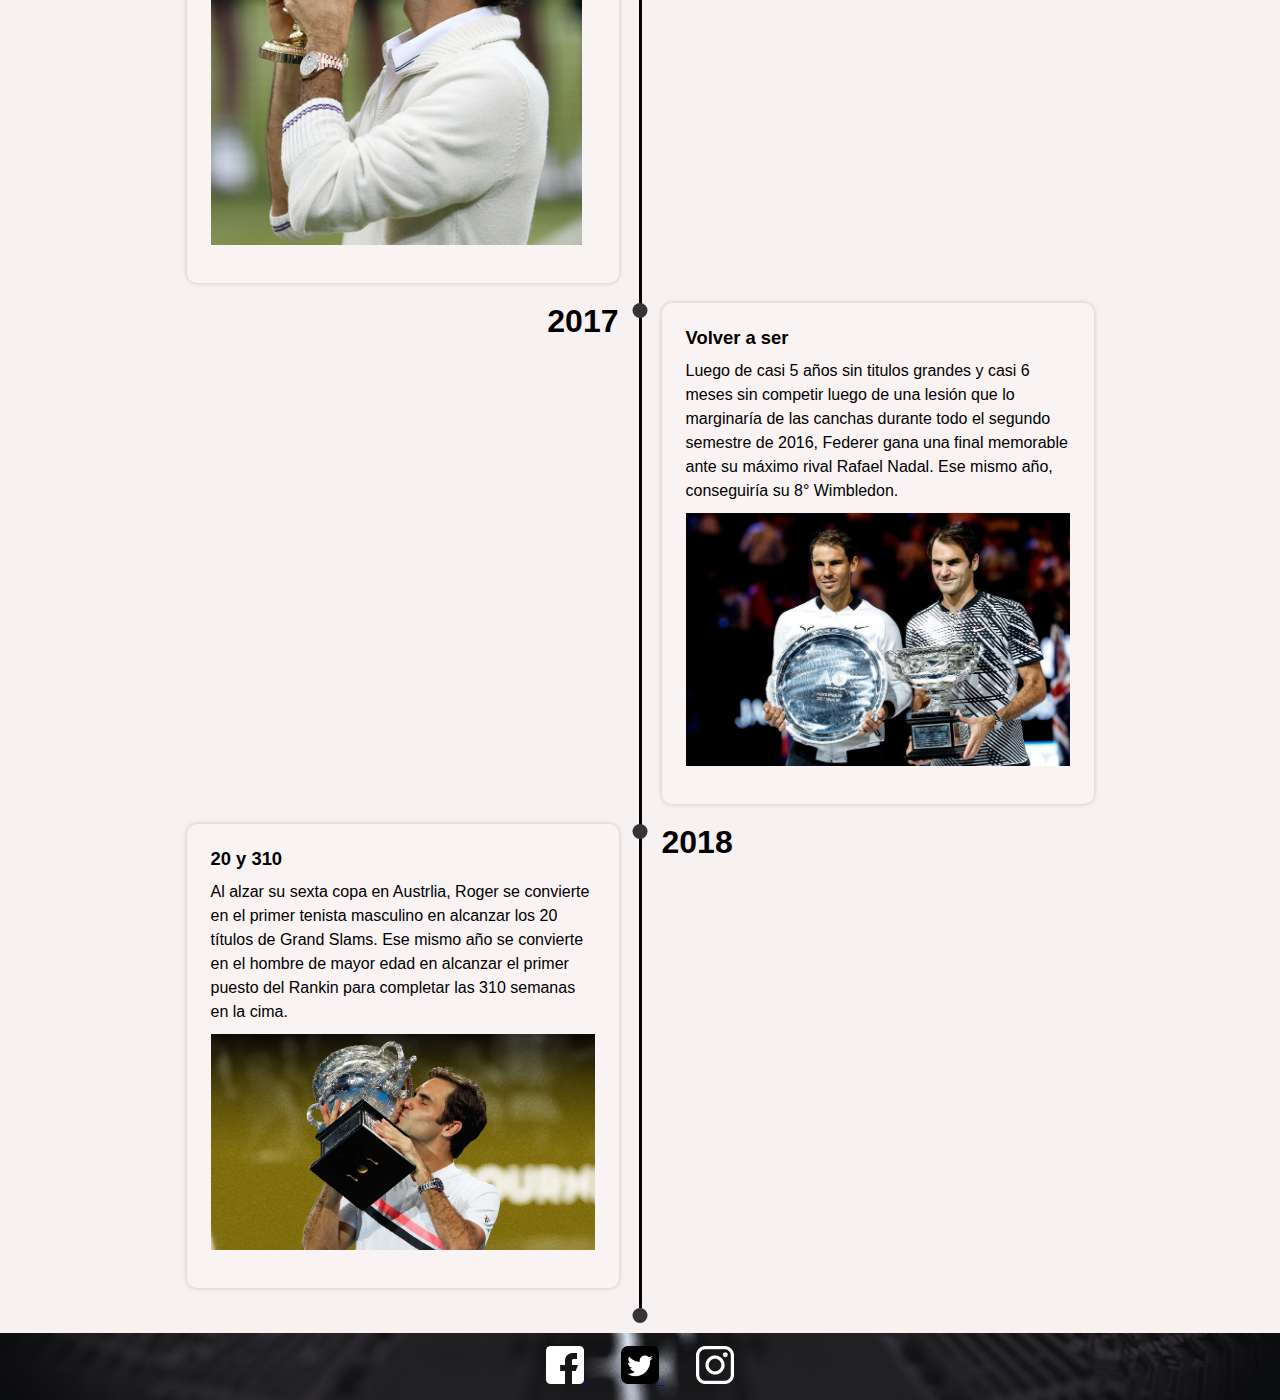
==== commit 8bbcd660: "footer" ====
--- a/Paginas/bio.html
+++ b/Paginas/bio.html
@@ -4,8 +4,11 @@
     <meta charset="UTF-8">
     <meta http-equiv="X-UA-Compatible" content="IE=edge">
     <meta name="viewport" content="width=device-width, initial-scale=1.0">
-    <title>BIO</title>
+    <title>Biografía - Roger Federer</title>
     <link rel="stylesheet" href="../CSS/style.css">
+    <meta name="description" content="Biografía de Roger Federer">
+    <meta name="keywords" content="biografía, Roger, Federer, Títulos, Grand Slam">    
+    <link rel="icon" href="../imagenes/rficon.png" type="png" sizes="192x192">
 </head>
 <body>
     <header id="header">
@@ -132,7 +135,7 @@
             <p class="timeline-texto">
                 El 1° de Febrero del 2004, Roger alcanza la primera posición del Ranking ATP al ganar su primer Australian Open, puesto que mantendría por 237 semanas consecutivas. Récord.  
             </p>
-            <div class="timeline-imagen timeline-imagen--alta">
+            <div class="timeline-imagen--alta">
                 <img src="../imagenes/numero uno.jpg" alt="Federer primer gs">
             </div>
         </div>
@@ -175,7 +178,7 @@
             <p class="timeline-texto">
                 En 2012 Roger vuelve a levantar el Trofeo en la Catedral por séptima vez, ganando así su título 17 de Grand Slam. 
             </p>
-            <div class="timeline-imagen timeline-imagen--alta">
+            <div class="timeline-imagen--alta">
                 <img src="../imagenes/wimbledon7.jpg" alt="Federer primer gs">
             </div>
         </div>
@@ -235,6 +238,7 @@
                  <img src="../imagenes/instagram.png" alt="Instagram">
              </a>
         </div>
+        <div class="fondo-footer"></div>
     </footer>
 
 
--- a/CSS/style.css
+++ b/CSS/style.css
@@ -118,8 +118,12 @@
     justify-content: center;
     align-items: center;
     background-color: #0C0B0B;
-
-}
+    background-image: url(../imagenes/footer2.png);
+    background-position:  center;
+    background-size: cover;
+}
+
+
 
 #footer .redes img {
     width: 3vw;
@@ -282,7 +286,8 @@
     margin-top: 10px;
     margin-bottom: 10px;
     width: 30vw;
-    min-width: 150px;
+    min-width: 280px;
+    
 }
 
 .timeline-imagen--alta img{
@@ -290,7 +295,8 @@
     margin-bottom: 10px;
     height: 60vh;
     width: auto;
-    min-width: 150px;
+    max-height: 55vh;
+    min-width: 0px;
    
 }
 
@@ -664,8 +670,22 @@
         margin-bottom: 20px;
         text-align: center;
     }
-  
-   
+
+    .timeline-imagen img {
+        margin-top: 10px;
+        margin-bottom: 10px;
+        width: 30vw;
+        min-width: 400px;
+    }
+
+    .timeline-imagen--alta img{
+        margin-top: 10px;
+        margin-bottom: 10px;
+        height: 60vh;
+        width: auto;
+        max-height: 55vh;
+        min-width: 0px;
+    }
 
 
     .t-03 {
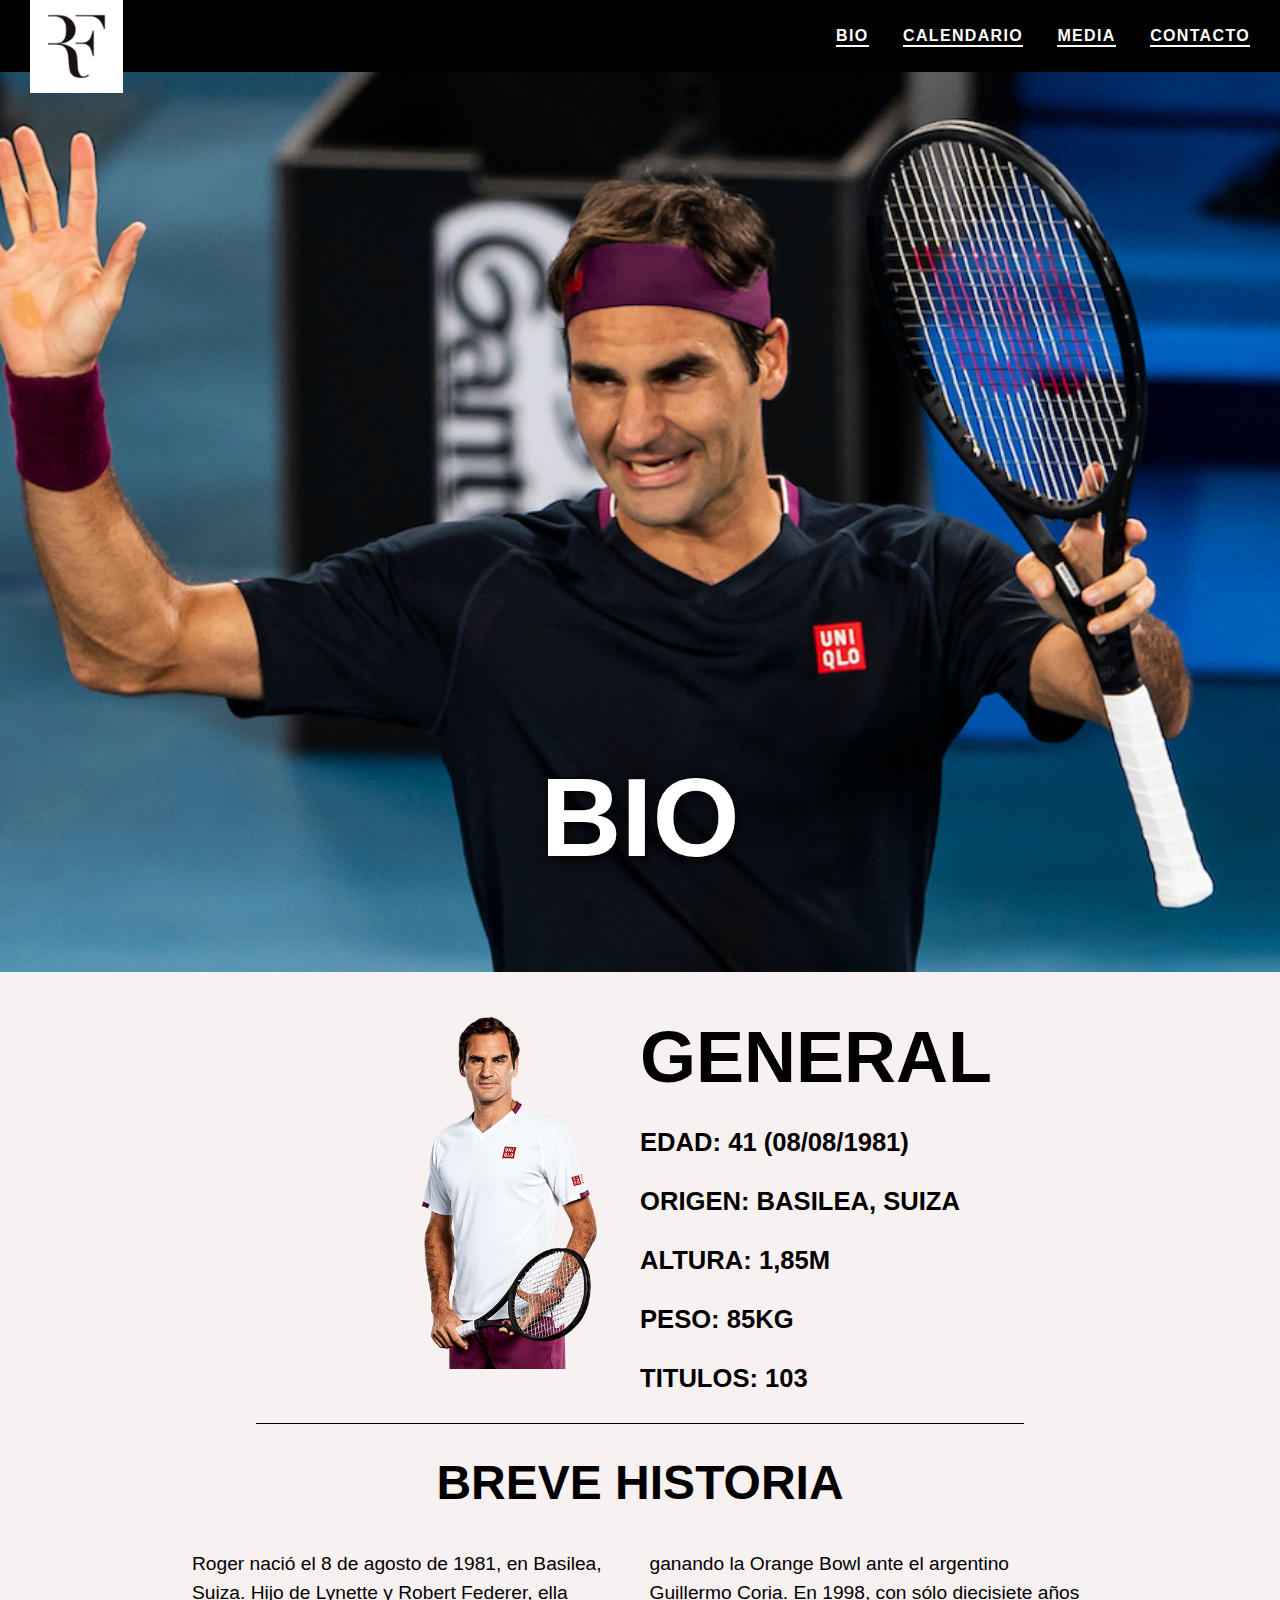
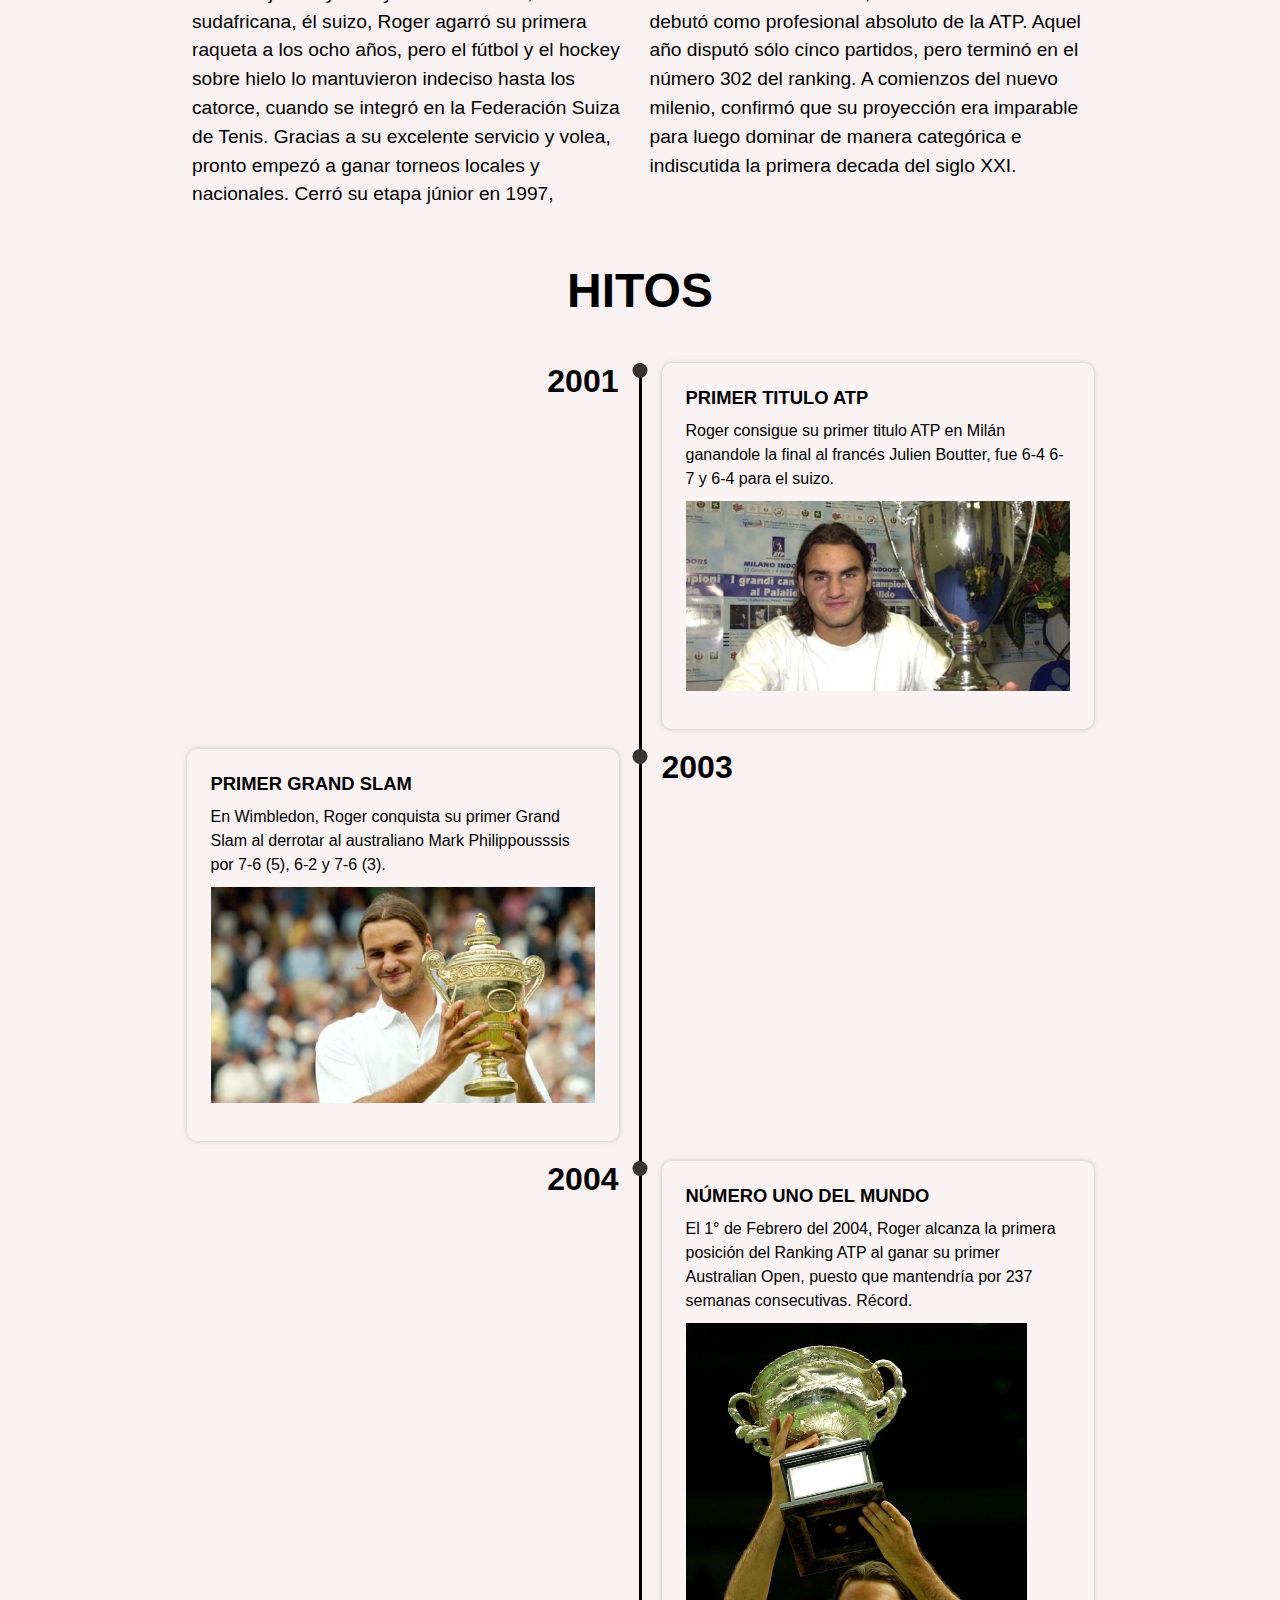
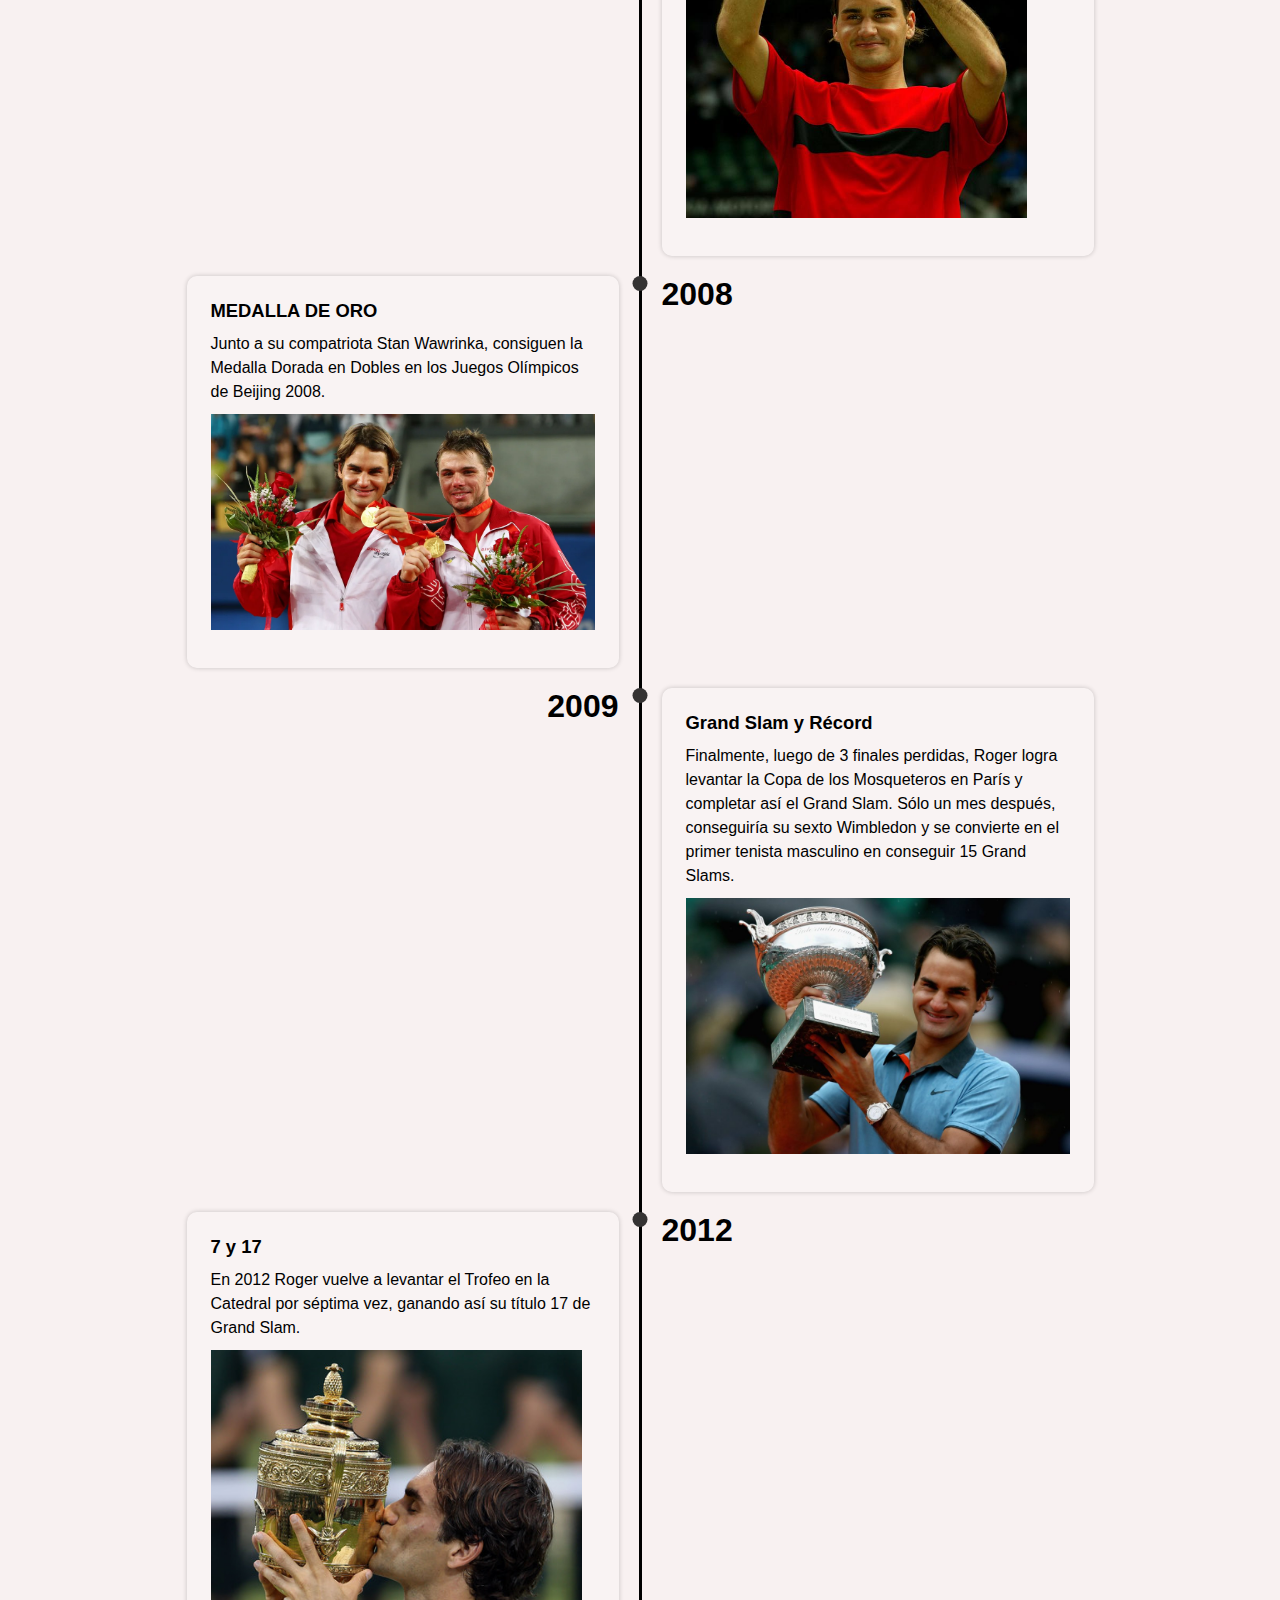
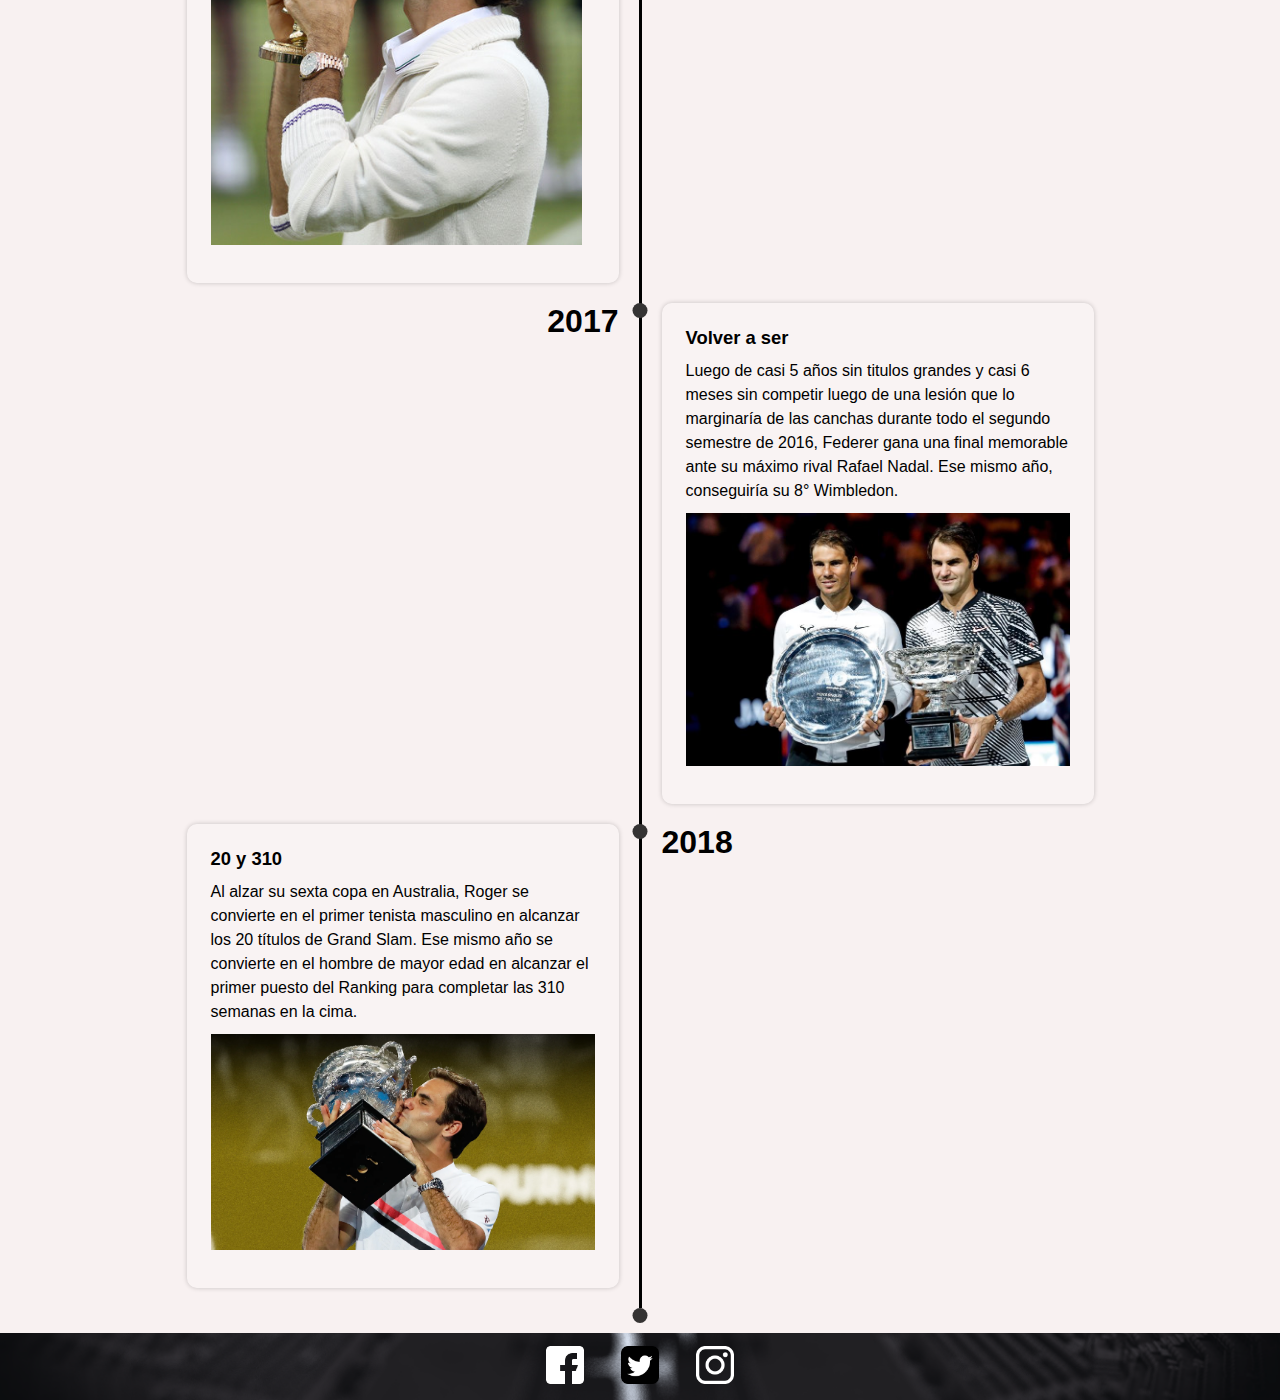
==== commit 42ba7e19: "sass" ====
--- a/Paginas/bio.html
+++ b/Paginas/bio.html
@@ -9,6 +9,7 @@
     <meta name="description" content="Biografía de Roger Federer">
     <meta name="keywords" content="biografía, Roger, Federer, Títulos, Grand Slam">    
     <link rel="icon" href="../imagenes/rficon.png" type="png" sizes="192x192">
+    <script src="../js/scrollreveal.js"></script>
 </head>
 <body>
     <header id="header">
@@ -35,17 +36,17 @@
     </header>
 
     <main id="main-bio">
-        <div class="titulo-bio">        
+        <div class="titulo-bio animacion-scroll">        
             <h1>BIO</h1>
         </div>
     </main>
 
     <section class="section-general">
-        <div class="imagen-perfil">
+        <div class="imagen-perfil animacion-scroll">
             <img src="../imagenes/perfil.png" alt="Roger perfil">
         </div>
 
-        <div class="general">
+        <div class="general animacion-scroll">
             <h2>GENERAL</h2>
             <h3>EDAD: 41 (08/08/1981)</h3>
             <h3>ORIGEN: BASILEA, SUIZA</h3>
@@ -56,22 +57,22 @@
 
     </section>
 
-    <div class="linea"></div>
-
-    <section class="historia">
+    <div class="linea animacion-scroll"></div>
+
+    <section class="animacion-scroll">
         <div class="contenedor-historia">
-            <h2>BREVE HISTORIA</h2>
+            <h2 >BREVE HISTORIA</h2>
         </div>
 
         <div class="texto-historia">
             <p>Roger nació el 8 de agosto de 1981,  en
                 Basilea, Suiza. Hijo de Lynette y Robert 
                 Federer, ella sudafricana, él suizo, Roger 
-                Agarró su primera raqueta a los ocho años, 
+                agarró su primera raqueta a los ocho años, 
                 pero el fútbol y el hockey sobre hielo lo 
-                mantuvieron indeciso hasta los catorce, 
+                mantuvieron indeciso hasta los catorce, cuando
                 se integró en la Federación Suiza de Tenis.
-                gracias a su excelente servicio y volea, pronto 
+                Gracias a su excelente servicio y volea, pronto 
                 empezó a ganar torneos locales y nacionales. 
                 Cerró su etapa júnior en 1997, ganando la 
                 Orange Bowl ante el argentino Guillermo
@@ -85,13 +86,13 @@
         </div>
     </section>
 
-    <section class="hitos">
+    <section class="hitos animacion-scroll">
         <div class="contenedor-hitos">
             <h2>HITOS</h2>
         </div>
     </section>
 
-    <div class="timeline">
+    <div class="timeline animacion-scroll">
         <div class="timeline-componente t-01">
             <div class="timeline-fecha timeline-fecha--derecha"> 2001 </div>
         </div>
@@ -101,7 +102,7 @@
         <div class="timeline-componente timeline-componente--bg">
             <h2 class="timeline-titulo">PRIMER TITULO ATP</h2>
             <p class="timeline-texto">
-                Roger gana su primer titulo ATP en Milán
+                Roger consigue su primer titulo ATP en Milán
 ganandole la final al francés Julien Boutter,
 fue 6-4 6-7 y 6-4 para el suizo. 
             </p>
@@ -112,7 +113,7 @@
         <div class="timeline-componente timeline-componente--bg">
             <h2 class="timeline-titulo">PRIMER GRAND SLAM</h2>
             <p class="timeline-texto">
-                En Wimbledon, Roger consigue su primer Grand Slam al derrotar al australiano Mark Philippousssis por 7-6 (5), 6-2 y 7-6 (3). 
+                En Wimbledon, Roger conquista su primer Grand Slam al derrotar al australiano Mark Philippousssis por 7-6 (5), 6-2 y 7-6 (3). 
             </p>
             <div class="timeline-imagen">
                 <img src="../imagenes/primer wimbledon.jpg" alt="Federer primer gs">
@@ -136,7 +137,7 @@
                 El 1° de Febrero del 2004, Roger alcanza la primera posición del Ranking ATP al ganar su primer Australian Open, puesto que mantendría por 237 semanas consecutivas. Récord.  
             </p>
             <div class="timeline-imagen--alta">
-                <img src="../imagenes/numero uno.jpg" alt="Federer primer gs">
+                <img src="../imagenes/numero uno.jpg" alt="Federer numero uno">
             </div>
         </div>
 
@@ -146,7 +147,7 @@
                 Junto a su compatriota Stan Wawrinka, consiguen la Medalla Dorada en Dobles en los Juegos Olímpicos de Beijing 2008.
             </p>
             <div class="timeline-imagen">
-                <img src="../imagenes/medalla.webp" alt="Federer primer gs">
+                <img src="../imagenes/medalla.webp" alt="Federer medalla oro">
             </div>
         </div>
         
@@ -169,7 +170,7 @@
                 Finalmente, luego de 3 finales perdidas, Roger logra levantar la Copa de los Mosqueteros en París y completar así el Grand Slam. Sólo un mes después, conseguiría su sexto Wimbledon y se convierte en el primer tenista masculino en conseguir 15 Grand Slams. 
             </p>
             <div class="timeline-imagen">
-                <img src="../imagenes/primerrg.jpg" alt="Federer primer gs">
+                <img src="../imagenes/primerrg.jpg" alt="Federer primer Roland Garros">
             </div>
         </div>
         
@@ -179,7 +180,7 @@
                 En 2012 Roger vuelve a levantar el Trofeo en la Catedral por séptima vez, ganando así su título 17 de Grand Slam. 
             </p>
             <div class="timeline-imagen--alta">
-                <img src="../imagenes/wimbledon7.jpg" alt="Federer primer gs">
+                <img src="../imagenes/wimbledon7.jpg" alt="Septimo Wimbledon">
             </div>
         </div>
         <div class="timeline-linea">
@@ -200,17 +201,17 @@
                 Luego de casi 5 años sin titulos grandes y casi 6 meses sin competir luego de una lesión que lo marginaría de las canchas durante todo el segundo semestre de 2016, Federer gana una final memorable ante su máximo rival Rafael Nadal.  Ese mismo año, conseguiría su 8° Wimbledon.
             </p>
             <div class="timeline-imagen">
-                <img src="../imagenes/ao17.jpg" alt="Federer primer gs">
+                <img src="../imagenes/ao17.jpg" alt="Quinto Australia">
             </div>
         </div>
 
         <div class="timeline-componente timeline-componente--bg c-18">
             <h2 class="timeline-titulo">20 y 310</h2>
             <p class="timeline-texto">
-                Al alzar su sexta copa en Austrlia, Roger se convierte en el primer tenista masculino en alcanzar los 20 títulos de Grand Slams. Ese mismo año se convierte en el hombre de mayor edad en alcanzar el primer puesto del Rankin para completar las 310 semanas en la cima.
-            </p>
-            <div class="timeline-imagen">
-                <img src="../imagenes/ao18.webp" alt="Federer primer gs">
+                Al alzar su sexta copa en Australia, Roger se convierte en el primer tenista masculino en alcanzar los 20 títulos de Grand Slam. Ese mismo año se convierte en el hombre de mayor edad en alcanzar el primer puesto del Ranking para completar las 310 semanas en la cima.
+            </p>
+            <div class="timeline-imagen">
+                <img src="../imagenes/ao18.webp" alt="Grand Slam 20">
             </div>
         </div>
         <div class="timeline-linea">
@@ -228,19 +229,13 @@
 
     <footer id="footer">
         <div class="redes">
-            <a class="facebook" href="https://www.facebook.com/Federer">  
-                <img src="../imagenes/facebook.png" alt="Facebook">
-            </a>  
-            <a class="twitter" href="https://twitter.com/rogerfederer?lang=es">
-                 <img src="../imagenes/twitter.png" alt="Twitter">
-            </a>
-            <a class="instagram" href="https://www.instagram.com/rogerfederer/">
-                 <img src="../imagenes/instagram.png" alt="Instagram">
-             </a>
+            <a class="facebook" href="https://www.facebook.com/Federer"><img src="../imagenes/facebook.png" alt="Facebook"></a>  
+            <a class="twitter" href="https://twitter.com/rogerfederer?lang=es"><img src="../imagenes/twitter.png" alt="Twitter"></a>
+            <a class="instagram" href="https://www.instagram.com/rogerfederer/"><img src="../imagenes/instagram.png" alt="Instagram"></a>
         </div>
         <div class="fondo-footer"></div>
     </footer>
 
-
+<script src="../js/index.js"></script>
 </body>
 </html>--- a/CSS/style.css
+++ b/CSS/style.css
@@ -376,7 +376,6 @@
 } */
 
 .contenedor {
-    background-color: #F8F1F1;
     display: grid;
     grid-template-columns: 1fr;
     width: 90%;
@@ -397,11 +396,11 @@
     overflow: hidden;
     background-size: cover;
     background-position: 50% 70%;
-    transition: all .5s;
+    transition: all .5s !important;
 }
 
 .australia:hover {
-    transform: scale(1.05);
+    transform: scale(1.05) !important; 
 }
 
 .rolandgarros {
@@ -414,11 +413,11 @@
     overflow: hidden;
     background-size: cover;
     background-position: 50% 68%;
-    transition: all .5s;
+    transition: all .5s !important;
 }
 
 .rolandgarros:hover {
-    transform: scale(1.05);
+    transform: scale(1.05) !important;
 }
 
 .wimbledon {
@@ -431,11 +430,11 @@
     overflow: hidden;
     background-size: cover;
     background-position: 50% 90%;
-    transition: all .5s;
+    transition: all .5s !important;
 }
 
 .wimbledon:hover {
-    transform: scale(1.05);
+    transform: scale(1.05) !important;
 }
 
 .usopen {
@@ -448,11 +447,11 @@
     overflow: hidden;
     background-size: cover;
     background-position: 80% 70%;
-    transition: all .5s;
+    transition: all .5s !important;
 }
 
 .usopen:hover {
-    transform: scale(1.05);
+    transform: scale(1.05) !important;
 }
 
 .textos {
@@ -510,6 +509,7 @@
     width: 100%;
     height: 100%;
 }
+
   
 
 
@@ -657,6 +657,8 @@
         display: none;
     }
 
+
+
     .timeline-fecha--derecha {
         font-size: 2rem;
         font-weight: bold;
@@ -675,7 +677,8 @@
         margin-top: 10px;
         margin-bottom: 10px;
         width: 30vw;
-        min-width: 400px;
+        min-width: 300px;
+        max-width: 300px;
     }
 
     .timeline-imagen--alta img{
@@ -683,7 +686,7 @@
         margin-bottom: 10px;
         height: 60vh;
         width: auto;
-        max-height: 55vh;
+        max-height: 380px;
         min-width: 0px;
     }
 
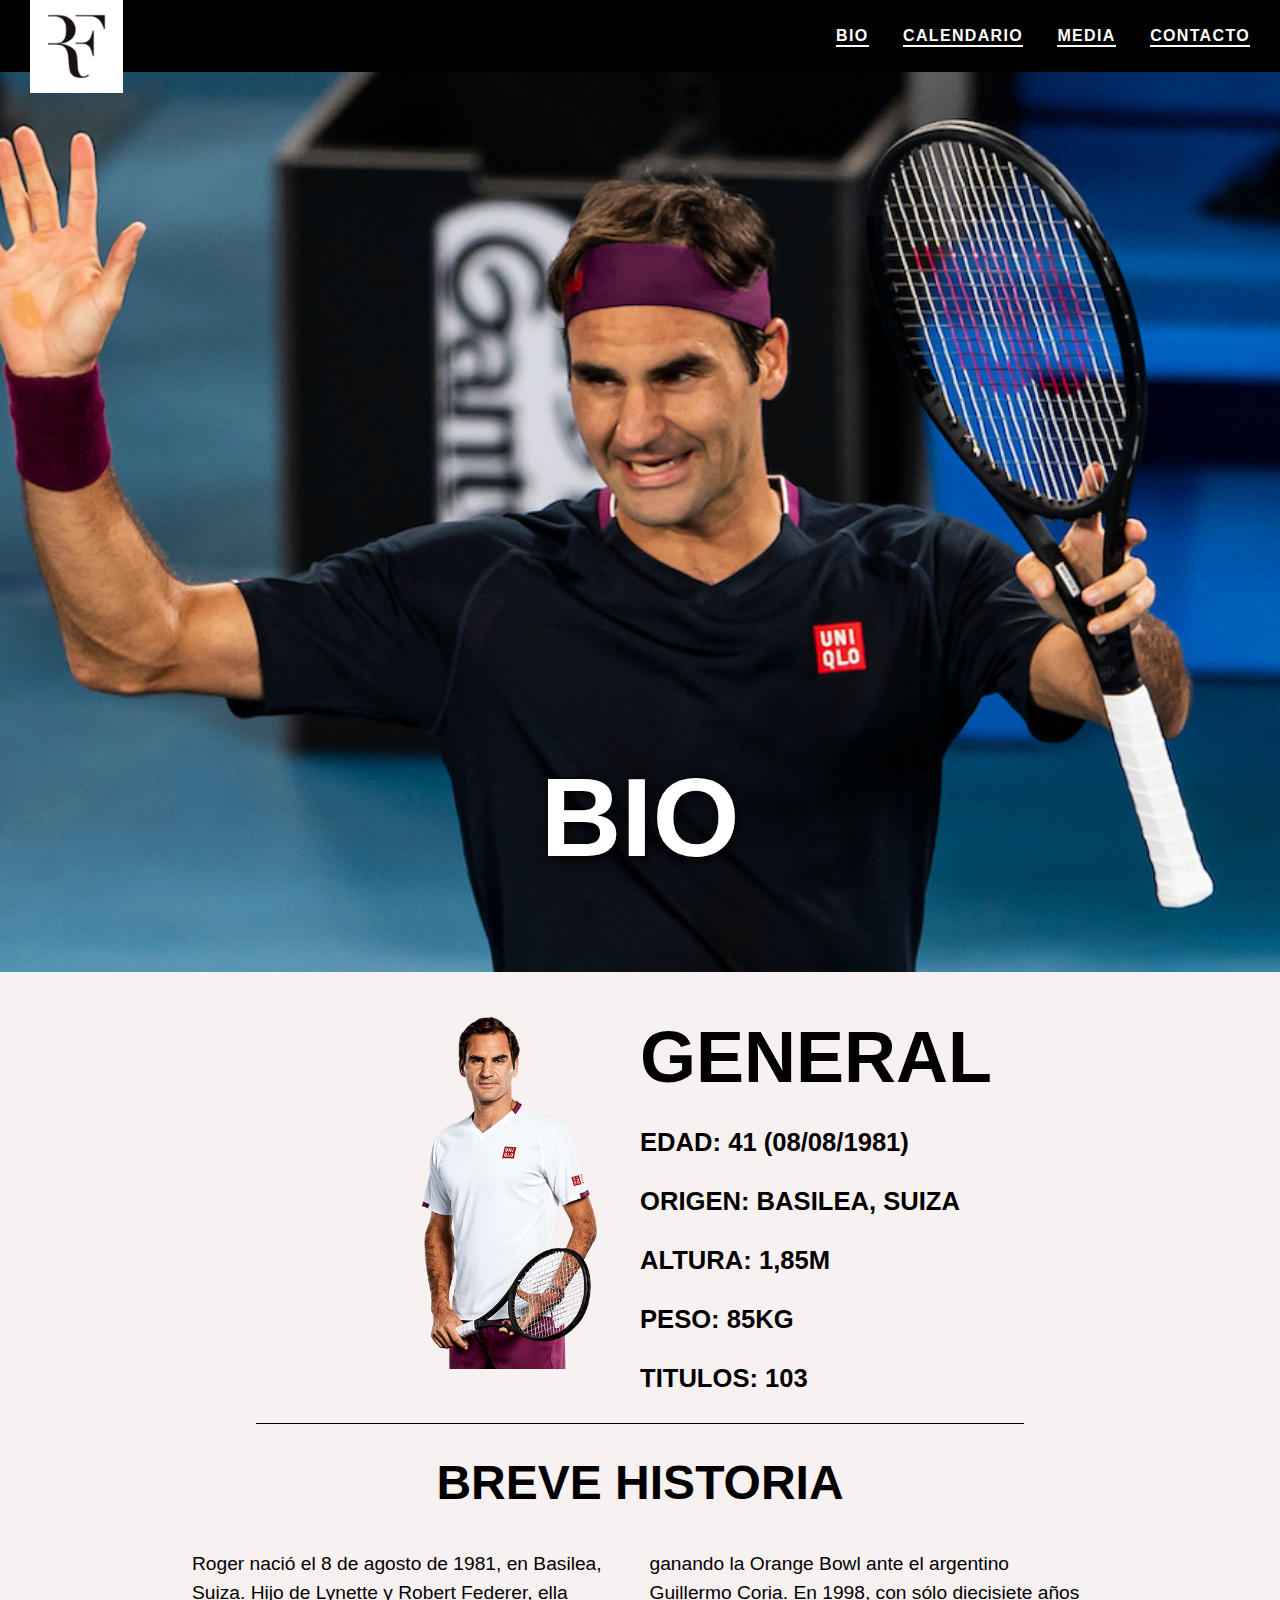
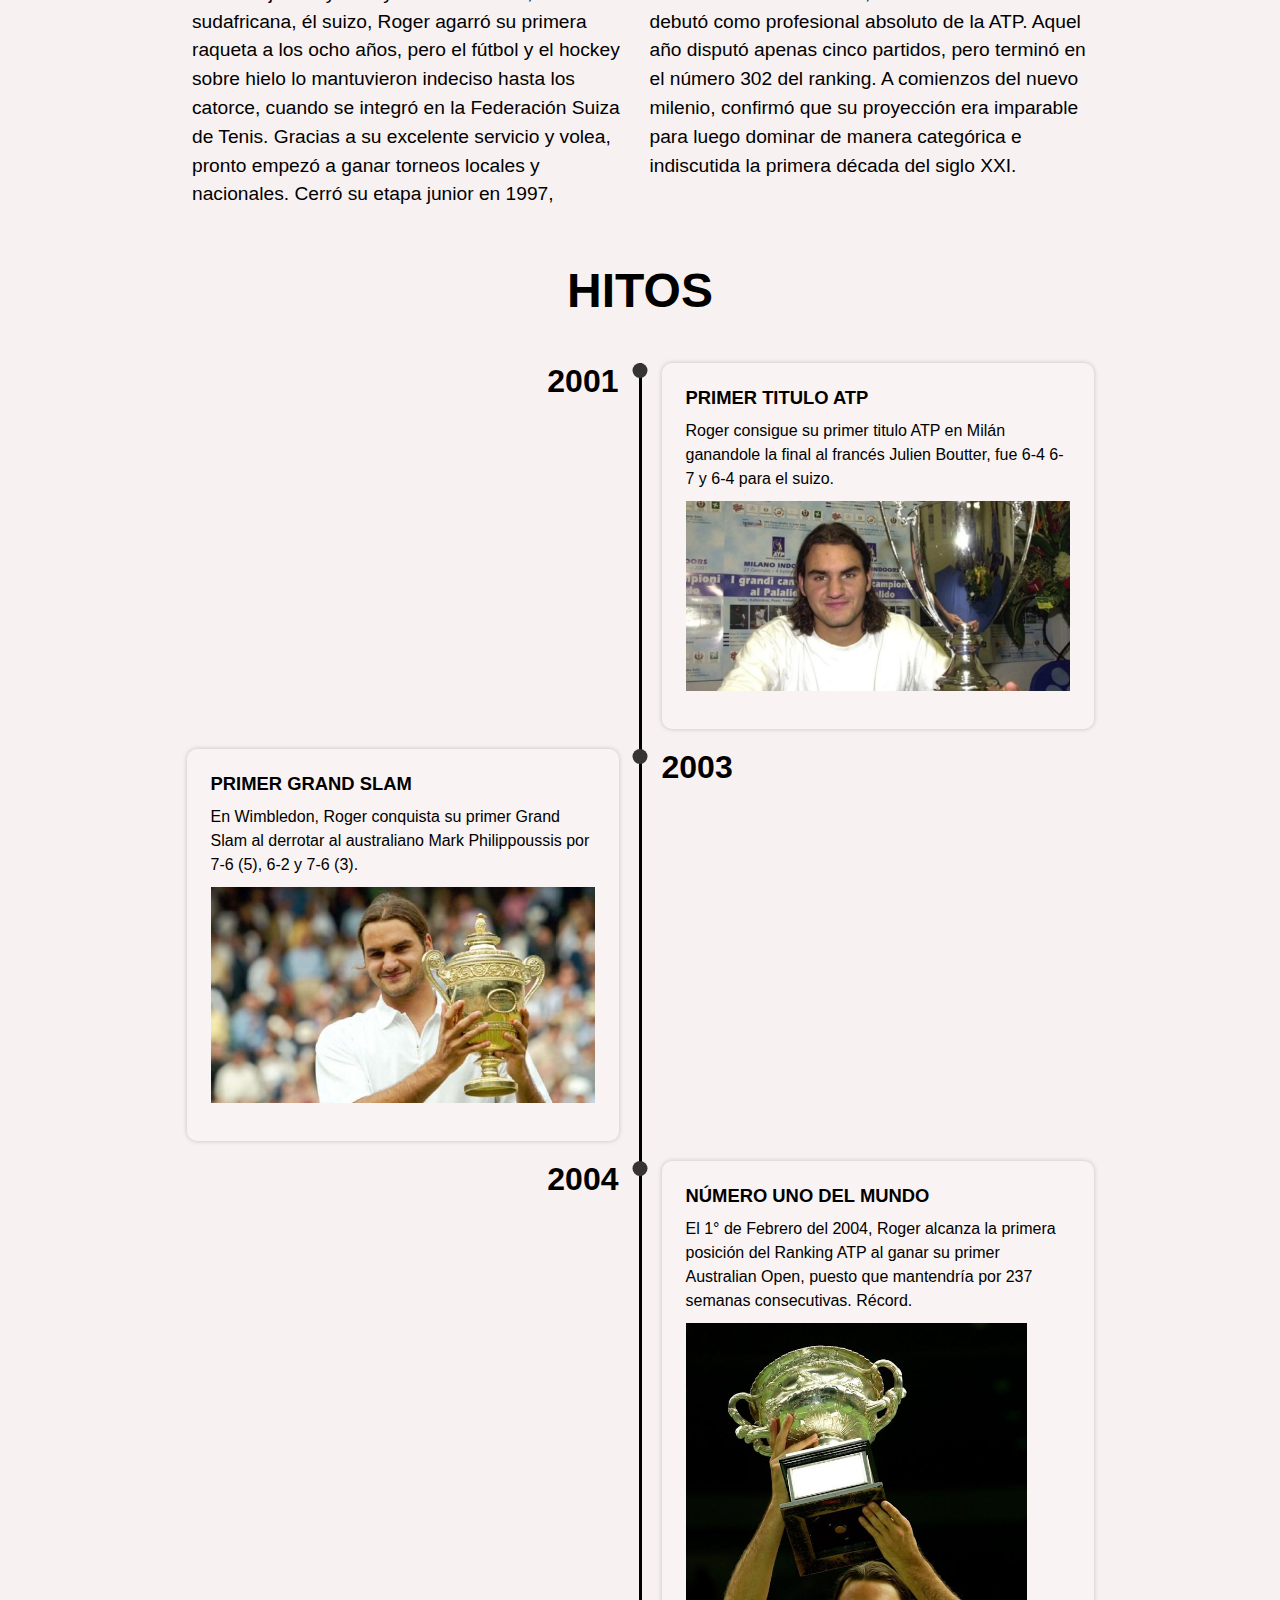
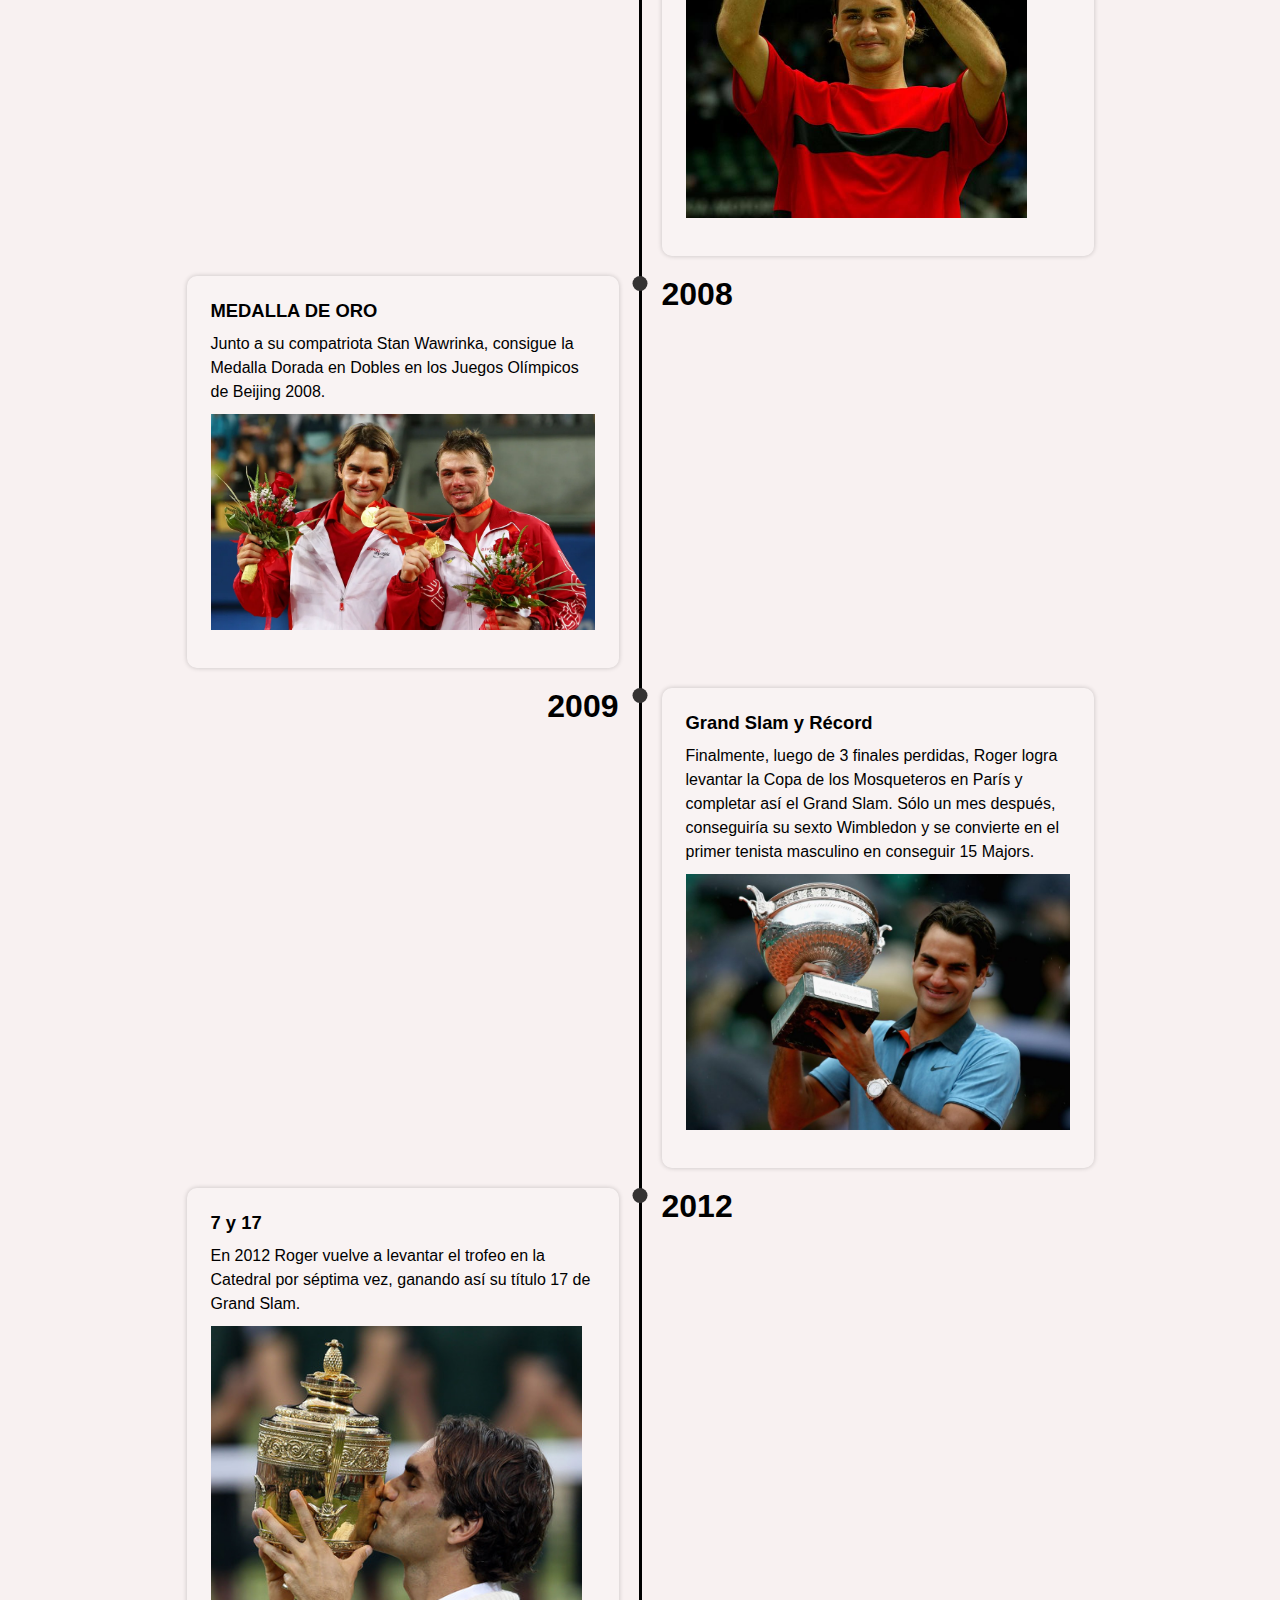
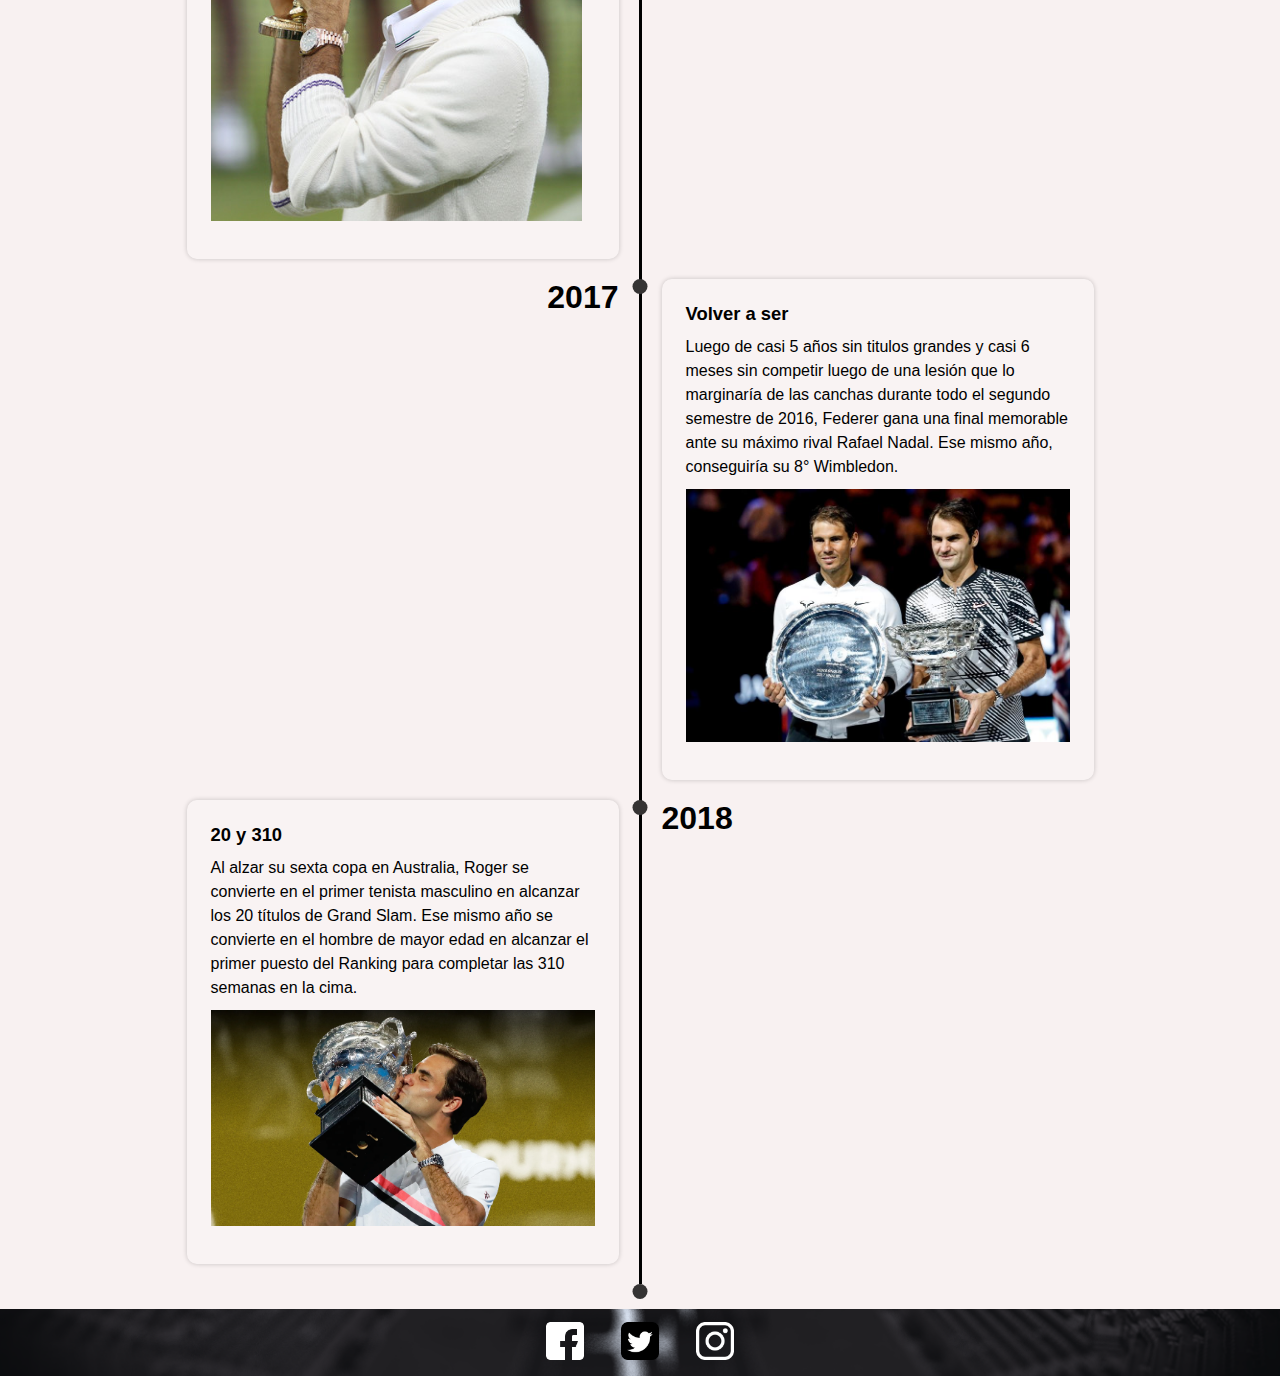
==== commit 6a40a0d3: "Para preentrega" ====
--- a/Paginas/bio.html
+++ b/Paginas/bio.html
@@ -74,15 +74,15 @@
                 se integró en la Federación Suiza de Tenis.
                 Gracias a su excelente servicio y volea, pronto 
                 empezó a ganar torneos locales y nacionales. 
-                Cerró su etapa júnior en 1997, ganando la 
+                Cerró su etapa junior en 1997, ganando la 
                 Orange Bowl ante el argentino Guillermo
                 Coria. En 1998, con sólo diecisiete años debutó como 
                 profesional absoluto de la ATP. Aquel año disputó 
-                sólo cinco partidos, pero terminó en el número 302 
+                apenas cinco partidos, pero terminó en el número 302 
                 del ranking. A comienzos del nuevo milenio, 
                 confirmó que su proyección era imparable para 
                 luego dominar de manera categórica e indiscutida la
-                primera decada del siglo XXI.</p>
+                primera década del siglo XXI.</p>
         </div>
     </section>
 
@@ -113,7 +113,7 @@
         <div class="timeline-componente timeline-componente--bg">
             <h2 class="timeline-titulo">PRIMER GRAND SLAM</h2>
             <p class="timeline-texto">
-                En Wimbledon, Roger conquista su primer Grand Slam al derrotar al australiano Mark Philippousssis por 7-6 (5), 6-2 y 7-6 (3). 
+                En Wimbledon, Roger conquista su primer Grand Slam al derrotar al australiano Mark Philippoussis por 7-6 (5), 6-2 y 7-6 (3). 
             </p>
             <div class="timeline-imagen">
                 <img src="../imagenes/primer wimbledon.jpg" alt="Federer primer gs">
@@ -144,7 +144,7 @@
         <div class="timeline-componente timeline-componente--bg">
             <h2 class="timeline-titulo">MEDALLA DE ORO</h2>
             <p class="timeline-texto">
-                Junto a su compatriota Stan Wawrinka, consiguen la Medalla Dorada en Dobles en los Juegos Olímpicos de Beijing 2008.
+                Junto a su compatriota Stan Wawrinka, consigue la Medalla Dorada en Dobles en los Juegos Olímpicos de Beijing 2008.
             </p>
             <div class="timeline-imagen">
                 <img src="../imagenes/medalla.webp" alt="Federer medalla oro">
@@ -167,7 +167,7 @@
         <div class="timeline-componente timeline-componente--bg">
             <h2 class="timeline-titulo">Grand Slam y Récord</h2>
             <p class="timeline-texto">
-                Finalmente, luego de 3 finales perdidas, Roger logra levantar la Copa de los Mosqueteros en París y completar así el Grand Slam. Sólo un mes después, conseguiría su sexto Wimbledon y se convierte en el primer tenista masculino en conseguir 15 Grand Slams. 
+                Finalmente, luego de 3 finales perdidas, Roger logra levantar la Copa de los Mosqueteros en París y completar así el Grand Slam. Sólo un mes después, conseguiría su sexto Wimbledon y se convierte en el primer tenista masculino en conseguir 15 Majors. 
             </p>
             <div class="timeline-imagen">
                 <img src="../imagenes/primerrg.jpg" alt="Federer primer Roland Garros">
@@ -177,7 +177,7 @@
         <div class="timeline-componente timeline-componente--bg c-12">
             <h2 class="timeline-titulo">7 y 17</h2>
             <p class="timeline-texto">
-                En 2012 Roger vuelve a levantar el Trofeo en la Catedral por séptima vez, ganando así su título 17 de Grand Slam. 
+                En 2012 Roger vuelve a levantar el trofeo en la Catedral por séptima vez, ganando así su título 17 de Grand Slam. 
             </p>
             <div class="timeline-imagen--alta">
                 <img src="../imagenes/wimbledon7.jpg" alt="Septimo Wimbledon">
--- a/CSS/style.css
+++ b/CSS/style.css
@@ -15,10 +15,7 @@
 
 #header {
     background-color: black;
-/*     height: 128px; */
     z-index: 100;
-/*     top: 0px;
- */
     display: flex;
     justify-content: flex-end;
     align-items: center;
@@ -36,9 +33,6 @@
 #header .logo img {
     width: 7.3vw;
     height: auto;
-/*     background-color: white;
- *//*     padding: 20px; 
- */
     position: absolute;
     left: 30px;
     top: 0px;
@@ -81,8 +75,6 @@
         display: block;
         cursor: pointer;
         margin-top: 50%;
-        
-        
     }
 
     .botones-menu {
@@ -368,13 +360,6 @@
 
 }
 
-/* .section-calendario {
-    background-color: #F8F1F1;
-    display: grid;
-    grid-template-columns: 1fr;
-
-} */
-
 .contenedor {
     display: grid;
     grid-template-columns: 1fr;
@@ -460,7 +445,6 @@
     justify-content: space-between;
     height: 100%;
     color: white;
-    
     text-shadow: 5px 1px 6px #000000;
 }
 
@@ -486,14 +470,6 @@
     text-shadow: 2px 2px 11px black;
     color: white;
 }
-
-/* .section-media {
-    display: flex;
-    align-items: center;
-    justify-content: center;
-    background-color: #F8F1F1;
-    height: 80vh;
-} */
 
 .contenedor-iframe {
     position: relative;
@@ -511,9 +487,6 @@
 }
 
   
-
-
-
 
 /* CONTACTO */
 
